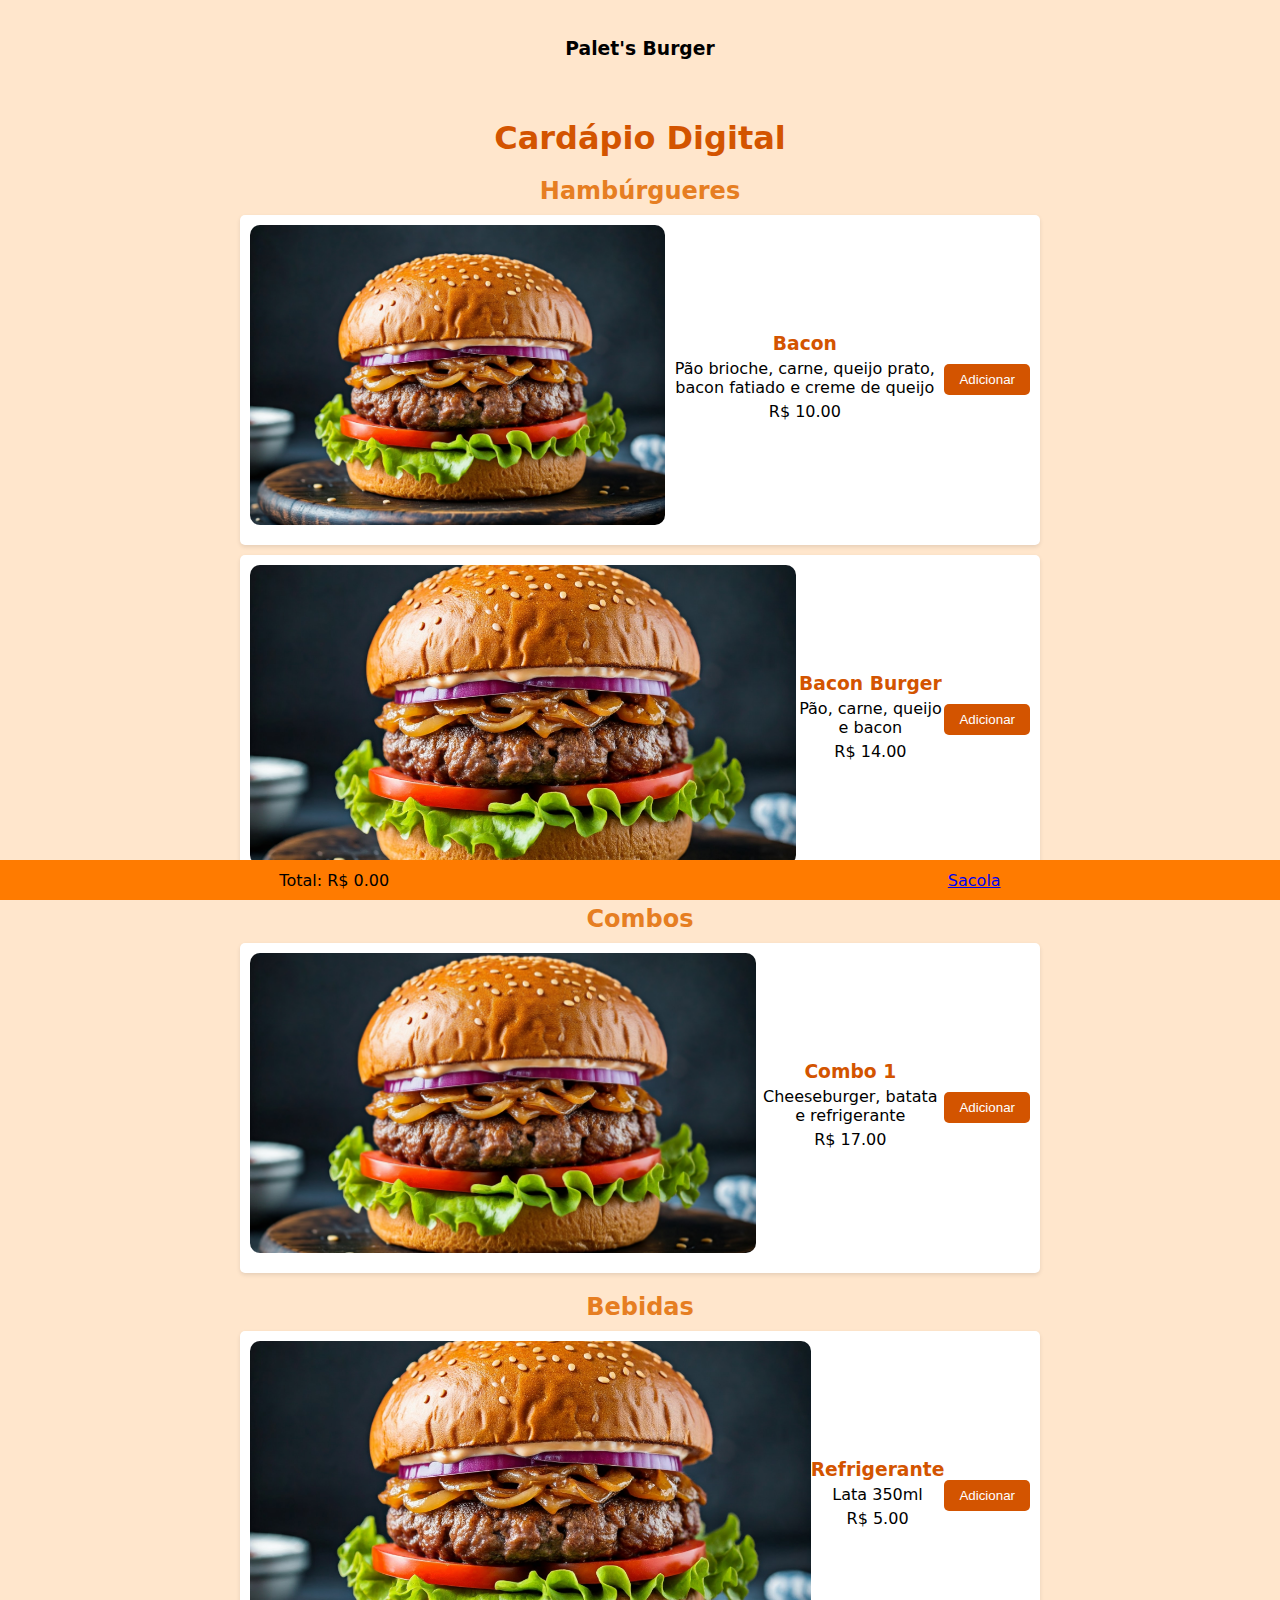
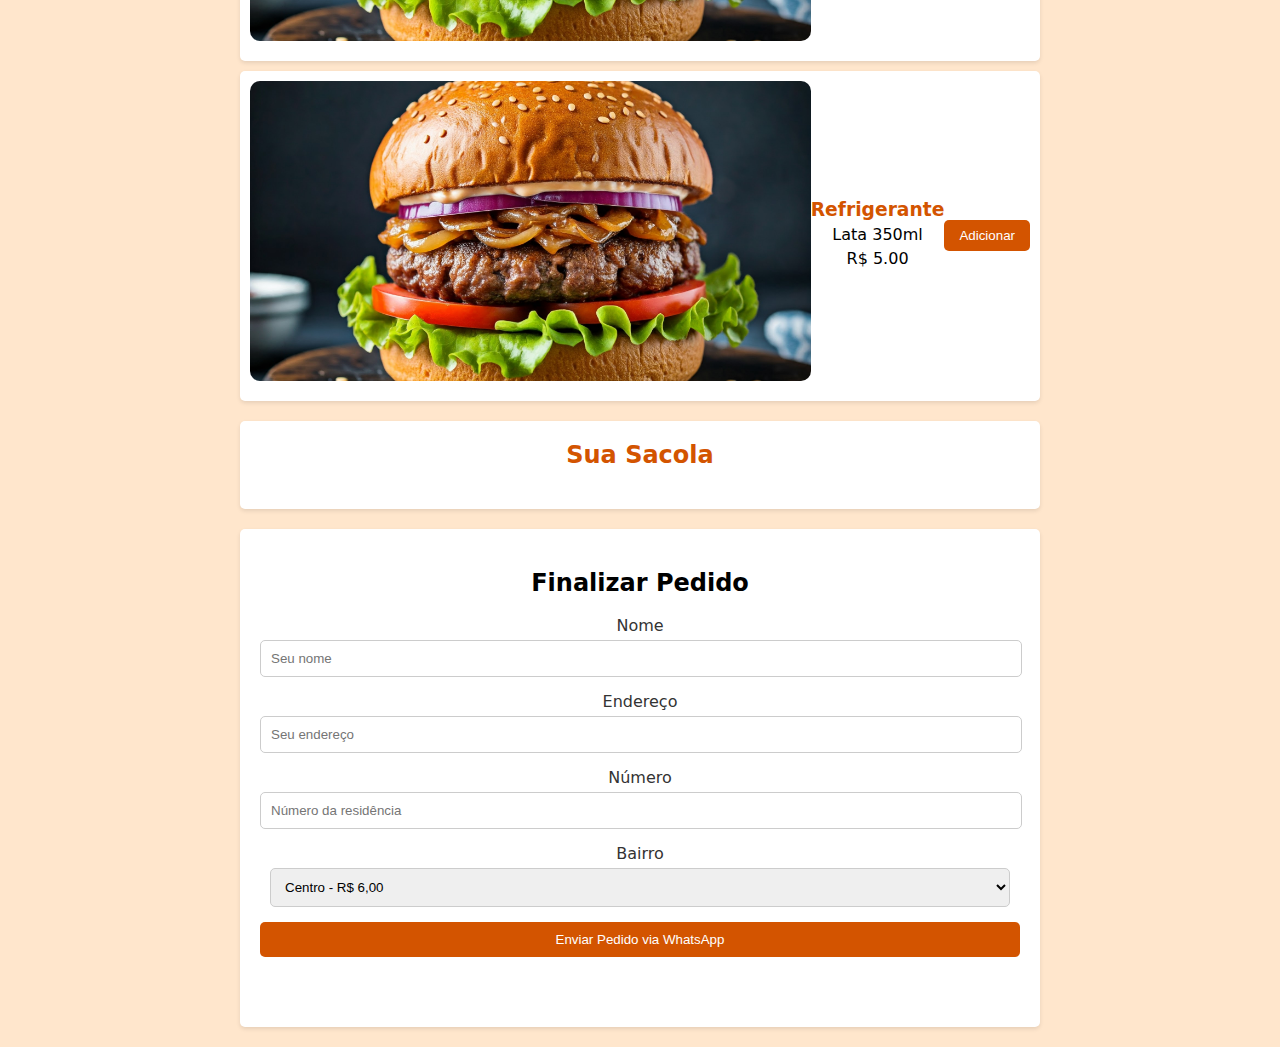
==== index.html @ f0d6dacd "Add files via upload" ====
<!DOCTYPE html>
<html lang="pt-br">
<head>
    <meta charset="UTF-8">
    <meta name="viewport" content="width=device-width, initial-scale=1.0">
    <title>Cardápio Digital</title>
    <style>
        body {
            font-family: system-ui, -apple-system, BlinkMacSystemFont, 'Segoe UI', Roboto, Oxygen, Ubuntu, Cantarell, 'Open Sans', 'Helvetica Neue', sans-serif;
            margin: 0;
            padding: 0;
            background-color: #ffe6cc;
            text-align: center; /* Centraliza o texto da página */
        }
        .container {
            max-width: 800px;
            margin: auto;
            padding: 20px;
        }
        h1 {
            color: #d35400;
            margin-bottom: 20px;
        }
        .section h2 {
            color: #e67e22;
            margin-bottom: 10px;
        }
        .product {
            display: flex;
            justify-content: center;
            align-items: center;
            background: #fff;
            margin-bottom: 10px;
            padding: 10px;
            border-radius: 5px;
            box-shadow: 0 2px 4px rgba(0, 0, 0, 0.1);
        }
        .product img {
            margin-bottom: 10px;
            border-radius: 10px;
            width: 100%;
            height: 300px;
            object-fit: cover;
            margin-right: 20px;
            display: block;
            margin-left: auto;
            margin-right: auto; /* Centraliza as imagens */
        }
        .product-details h3 {
            margin: 0;
            color: #d35400;
        }
        .product-details p {
            margin: 5px 0;
        }
        .product-actions button {
            background-color: #d35400;
            color: #fff;
            border: none;
            padding: 8px 15px;
            border-radius: 5px;
            cursor: pointer;
        }
        .product-actions button:hover {
            background-color: #e67e22;
        }
        .bag {
            background: #fff;
            padding: 20px;
            border-radius: 5px;
            box-shadow: 0 2px 4px rgba(0, 0, 0, 0.1);
            margin-top: 20px;
        }
        .bag h2 {
            margin-top: 0;
            color: #d35400;
        }
        .bag ul {
            list-style-type: none;
            padding: 0;
        }
        .bag ul li {
            margin-bottom: 10px;
        }
        .bag ul li button {
            margin-left: 10px;
        }
        form {
            background: #fff;
            padding: 20px;
            border-radius: 5px;
            box-shadow: 0 2px 4px rgba(0, 0, 0, 0.1);
            margin-top: 20px;
        }
        form label {
            display: block;
            margin-bottom: 5px;
            color: #333;
        }
        form input, form select {
            width: calc(100% - 20px);
            padding: 10px;
            margin-bottom: 15px;
            border: 1px solid #ccc;
            border-radius: 5px;
        }
        form button {
            background-color: #d35400;
            color: white;
            border: none;
            padding: 10px;
            border-radius: 5px;
            cursor: pointer;
            width: 100%;
            margin-bottom: 50px;
        }
        form button:hover {
            background-color: #e67e22;
        }
        footer {
            position: fixed;
            background-color: rgb(255, 123, 0);
            left: 0;
            bottom: 0;
            width: 100%;
            height: 40px;
            display: flex;
            align-items: center;
            justify-content: space-around;
        }
        @media (max-width: 600px) {
            .product {
                flex-direction: column;
            }
            .product-actions {
                margin-top: 10px;
            }
        }
    </style>
</head>
<body>
    <header>
        <img src="" alt="">
        
        <h3>Palet's Burger</h3>
    </header>
    <div class="container">
        <h1>Cardápio Digital</h1>

        <div id="menu" class="menu"></div>

        <div class="bag">
            <h2 id="sacola">Sua Sacola</h2>
            <ul id="bag-items"></ul>
            
        </div>

        <form id="order-form">
            <h2>Finalizar Pedido</h2>
            <label for="customer-name">Nome</label>
            <input type="text" id="customer-name" placeholder="Seu nome" required>

            <label for="customer-address">Endereço</label>
            <input type="text" id="customer-address" placeholder="Seu endereço" required>

            <label for="customer-number">Número</label>
            <input type="text" id="customer-number" placeholder="Número da residência" required>

            <label for="customer-bairro">Bairro</label>
            <select id="customer-bairro" required onchange="updateBairroPrice()">
                <option value="Centro-6.00">Centro - R$ 6,00</option>
                <option value="Vila louro-6.00">Vila Louro - R$ 6,00</option>
                <option value="Jd boa vista-6.00">Jd Boa Vista - R$ 6,00</option>
                <option value="Jd São Paulo-6.00">Jd São Paulo - R$ 6,00</option>
                <option value="Jd Madalena-6.00">Jd Madalena - R$ 6,00</option>
                <option value="Jd Brasil-6.00">Jd Brasil - R$ 6,00</option>
                <option value="Florida 1-8.00">Florida 1 - R$ 8,00</option>
                <option value="Florida 2-9.00">Florida 2 - R$ 9,00</option>
                <option value="Filipinho-8.00">Filipinho - R$ 8,00</option>
                <option value="Vila Cristina-9.00">Vila Cristina - R$ 9,00</option>
                <option value="Valflor-10.00">Valflor - R$ 10,00</option>
                <option value="Portaria 1-10.00">Portaria 1 - R$ 10,00</option>
                <option value="Portaria 2-15.00">Portaria 2 - R$ 15,00</option>
                <option value="Chácara Nunes-10.00">Chácara Nunes - R$ 10,00</option>
                <option value="Jd São José-10.00">Jd São José - R$ 10,00</option>
                <option value="Holanda-15.00">Holanda - R$ 15,00</option>
                <option value="Paulistinha-18.00">Paulistinha - R$ 18,00</option>
                <option value="Califórnia-25.00">Califórnia - R$ 25,00</option>
                <option value="Pq imperial-25.00">Pq Imperial - R$ 25,00</option>
                <option value="Santa Izabel-15.00">Santa Izabel - R$ 15,00</option>
                <option value="Granjinha-14.00">Granjinha - R$ 14,00</option>
                <option value="Bonanza-12.00">Bonanza - R$ 12,00</option>
                <option value="Cipó-15.00">Cipó - R$ 15,00</option>
                <option value="Cipó campestre-18.00">Cipó Campestre - R$ 18,00</option>
                <option value="Vila Dirce-15.00">Vila Dirce - R$ 15,00</option>
                <option value="Santa fé-15.00">Santa Fé - R$ 15,00</option>
                <option value="Congonhal-25.00">Congonhal - R$ 25,00</option>
                <option value="Sapateiro-20.00">Sapateiro - R$ 20,00</option>
                <option value="Lagoa grande-18.00">Lagoa Grande - R$ 18,00</option>
                <option value="Recanto lagoa-12.00">Recanto Lagoa - R$ 12,00</option>
                <option value="Recanto das vertentes-18.00">Recanto das Vertentes - R$ 18,00</option>
                <option value="Vale florido-20.00">Vale Florido - R$ 20,00</option>
                <option value="Santa Rita-35.00">Santa Rita - R$ 35,00</option>
                <option value="Penteado-35.00">Penteado - R$ 35,00</option>
            </select>
            

            <button type="button" onclick="sendOrder()">Enviar Pedido via WhatsApp</button>
        </form>
    </div>
    <footer>
        <p>Total: R$ <span id="total-price">0.00</span></p>
        <a href="#sacola">Sacola</a>

    </footer>

    <script>
        const menuData = {
            "Hambúrgueres": [
                { name: "Bacon", description: "Pão brioche, carne, queijo prato, bacon fatiado e creme de queijo", discount: 2, price: 12, image: "Molho de Soja com Gergelim (Simples e Saboroso)-burger.jpg" },
                { name: "Bacon Burger", description: "Pão, carne, queijo e bacon", discount: 1, price: 15, image: "Molho de Soja com Gergelim (Simples e Saboroso)-burger.jpg" }
            ],
            "Combos": [
                { name: "Combo 1", description: "Cheeseburger, batata e refrigerante", discount: 3, price: 20, image: "Molho de Soja com Gergelim (Simples e Saboroso)-burger.jpg" }
            ],
            "Bebidas": [
                { name: "Refrigerante", description: "Lata 350ml", discount: 0, price: 5, image: "Molho de Soja com Gergelim (Simples e Saboroso)-burger.jpg" },
                { name: "Refrigerante", description: "Lata 350ml", discount: 0, price: 5, image: "Molho de Soja com Gergelim (Simples e Saboroso)-burger.jpg" }
                
            ]
        };

        const menuDiv = document.getElementById('menu');
        const bag = JSON.parse(localStorage.getItem('bag')) || [];
        let totalPrice = 0;

        // Exibir menu de produtos
        for (const [section, products] of Object.entries(menuData)) {
            const sectionDiv = document.createElement('div');
            sectionDiv.classList.add('section');
            sectionDiv.innerHTML = `<h2>${section}</h2>`;

            products.forEach(product => {
                const productDiv = document.createElement('div');
                productDiv.classList.add('product');

                const finalPrice = product.price - product.discount;

                productDiv.innerHTML = `
                    <img src="${product.image}" alt="${product.name}">
                    <div class="product-details">
                        <h3>${product.name}</h3>
                        <p>${product.description}</p>
                        <p>R$ ${finalPrice.toFixed(2)}</p>
                    </div>
                    <div class="product-actions">
                        <button onclick="addToBag('${product.name}', ${finalPrice})">Adicionar</button>
                    </div>
                `;

                sectionDiv.appendChild(productDiv);
            });

            menuDiv.appendChild(sectionDiv);
        }

        // Função para adicionar item à sacola
        function addToBag(name, price) {
            bag.push({ name, price, date: new Date().toLocaleString() });
            localStorage.setItem('bag', JSON.stringify(bag));
            updateBag();
        }

        // Função para remover item da sacola
        function removeFromBag(index) {
            bag.splice(index, 1); // Remove da sacola
            localStorage.setItem('bag', JSON.stringify(bag));
            updateBag();
        }

        // Atualizar a sacola
        function updateBag() {
            const bagItems = document.getElementById('bag-items');
            const totalPriceElem = document.getElementById('total-price');
            bagItems.innerHTML = '';
            totalPrice = 0;

            bag.forEach((item, index) => {
                totalPrice += item.price;

                const li = document.createElement('li');
                li.innerHTML = `
                    ${item.name} - R$ ${item.price.toFixed(2)}
                    <button onclick="removeFromBag(${index})">Remover</button>
                `;
                bagItems.appendChild(li);
            });

            totalPriceElem.textContent = totalPrice.toFixed(2);
        }

        // Função para enviar o pedido via WhatsApp
        function sendOrder() {
            const customerName = document.getElementById('customer-name').value;
            const customerAddress = document.getElementById('customer-address').value;
            const customerNumber = document.getElementById('customer-number').value;
            const customerBairro = document.getElementById('customer-bairro').value;
            function updateBairroPrice() {
    const bairroSelect = document.getElementById('customer-bairro');
    const selectedBairro = bairroSelect.value;
    const price = parseFloat(selectedBairro.split('-')[1]);

    // Atualizar o preço total considerando o valor do bairro
    totalPrice += price;
    document.getElementById('total-price').textContent = totalPrice.toFixed(2);
}


            const orderDetails = `
                *Nome do cliente:* ${customerName}
                *Endereço:* ${customerAddress}, ${customerNumber}
                *Bairro:* ${customerBairro}
                *Itens adicionados:* ${bag.map(item => `${item.name} - *R$* ${item.price.toFixed(2)} - descrição ${item.description}`).join(', ')}
                *Total: R$* ${totalPrice.toFixed(2)}  *+* *Bairro:* ${customerBairro}
            `;

            const whatsappLink = `https://wa.me/5511968559541?text=${encodeURIComponent(orderDetails)}`;
            window.open(whatsappLink, '_blank');
        }

        updateBag(); // Atualizar a sacola ao carregar a página
    </script>
</body>
</html>
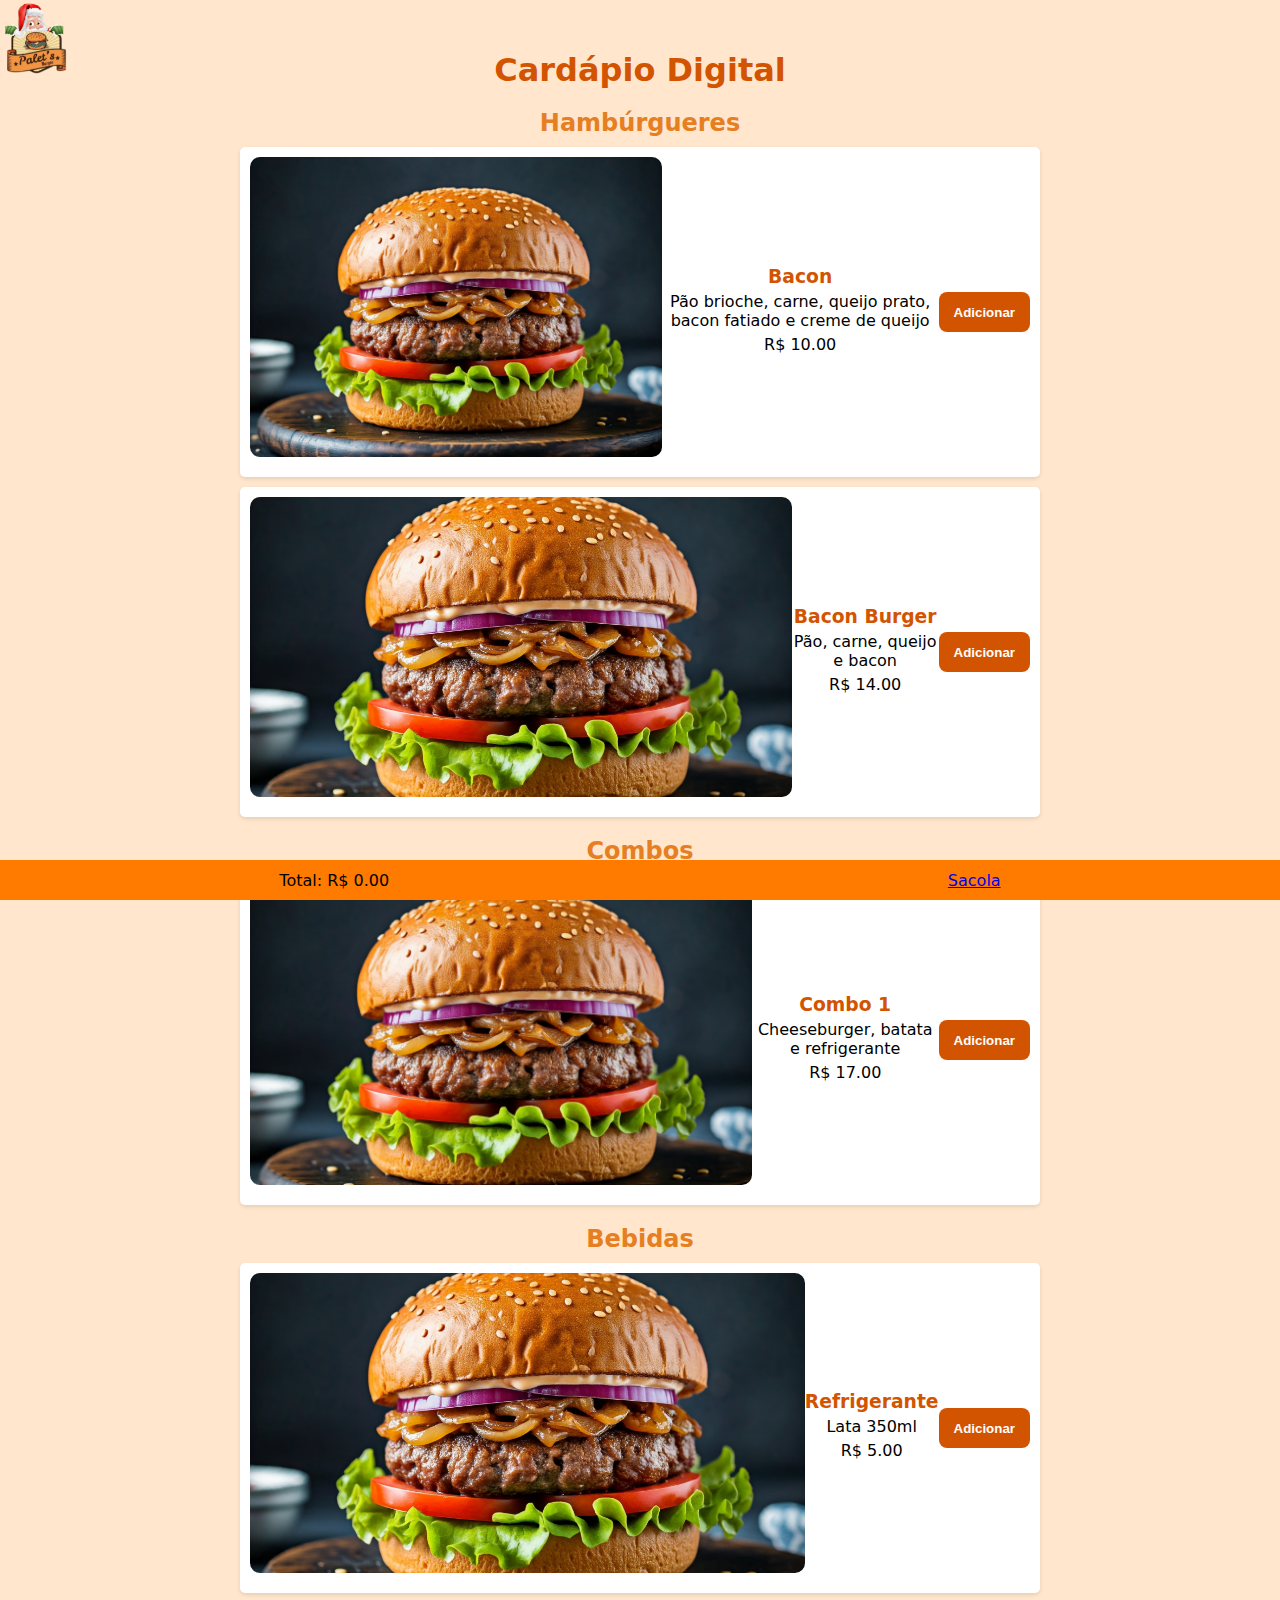
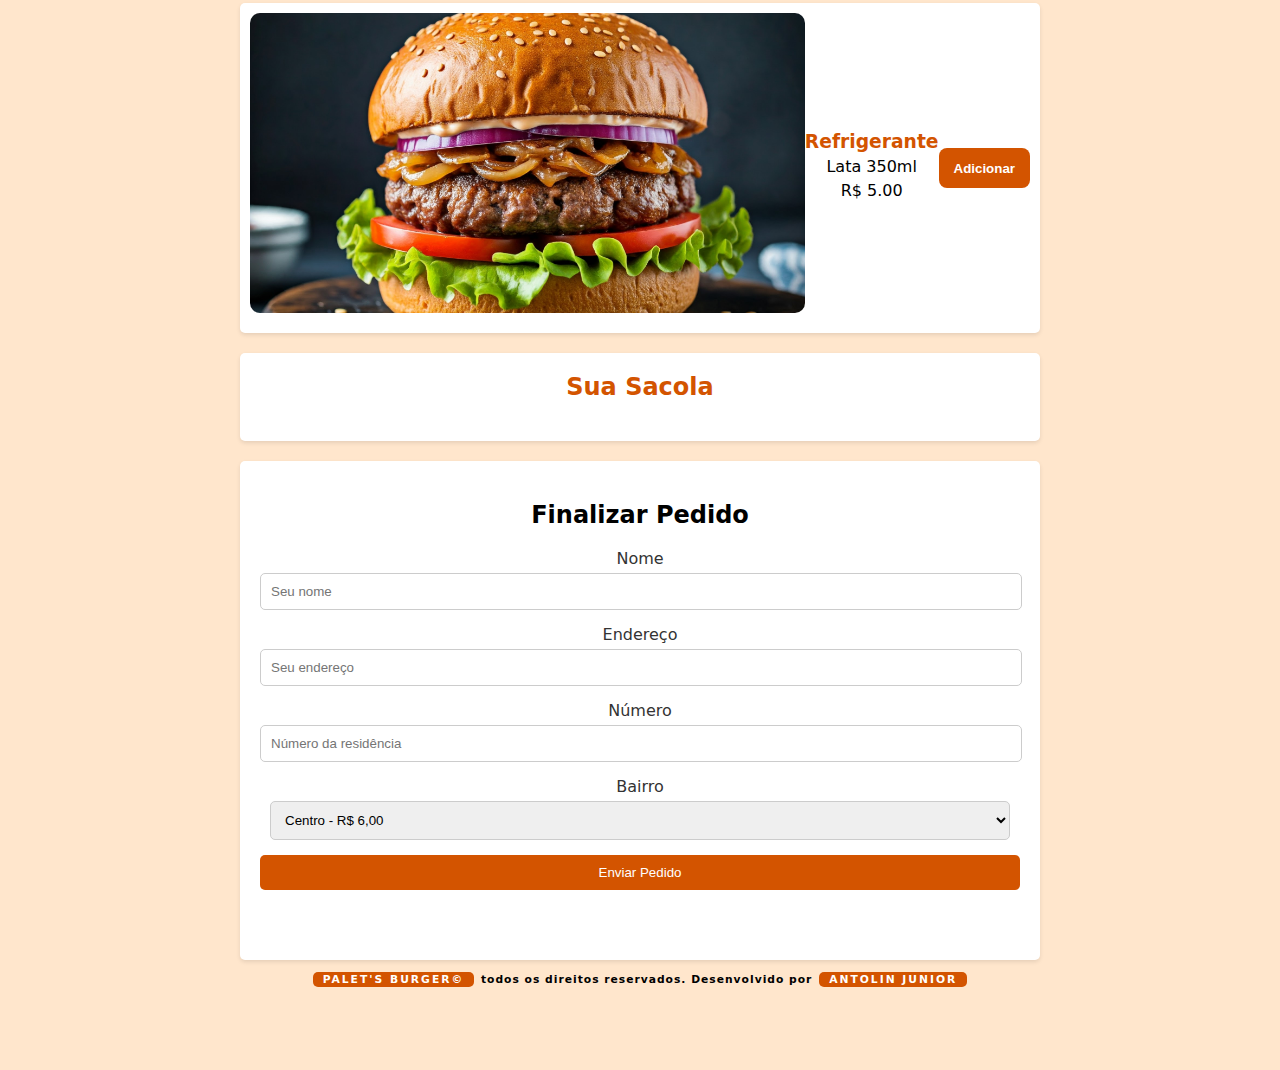
==== commit 7b9d158a: "Add files via upload" ====
--- a/index.html
+++ b/index.html
@@ -12,6 +12,17 @@
             background-color: #ffe6cc;
             text-align: center; /* Centraliza o texto da página */
         }
+        header {
+        padding-top: 10px;
+            
+        }
+        header img {
+            width: 72px;
+            position: fixed;
+            left: 0px;
+            top: 3px;
+        }
+    
         .container {
             max-width: 800px;
             margin: auto;
@@ -60,6 +71,9 @@
             padding: 8px 15px;
             border-radius: 5px;
             cursor: pointer;
+            height: 40px;
+            border-radius: 8px;
+            font-weight: 900;
         }
         .product-actions button:hover {
             background-color: #e67e22;
@@ -78,6 +92,7 @@
         .bag ul {
             list-style-type: none;
             padding: 0;
+            text-align: end;
         }
         .bag ul li {
             margin-bottom: 10px;
@@ -128,6 +143,31 @@
             align-items: center;
             justify-content: space-around;
         }
+        .button-remover {
+            background-color: red;
+            color: white;
+            border: none;
+            height: 40px;
+            border-radius: 8px;
+            font-weight: 900;
+            
+        }
+        .container h6 {
+            margin: 0;
+            padding-bottom: 60px;
+            padding-top: 10px;
+            letter-spacing: 1px;
+        }
+        mark {
+            padding: 1px 10px;
+            border-radius: 5px;
+            color: white;
+            background-color: #d35400;
+            margin: 2px;
+            letter-spacing: 2px;
+            text-transform: uppercase;
+            line-height: 20px;
+        }
         @media (max-width: 600px) {
             .product {
                 flex-direction: column;
@@ -140,9 +180,7 @@
 </head>
 <body>
     <header>
-        <img src="" alt="">
-        
-        <h3>Palet's Burger</h3>
+        <img src="baixados.png" alt="">
     </header>
     <div class="container">
         <h1>Cardápio Digital</h1>
@@ -205,8 +243,9 @@
             </select>
             
 
-            <button type="button" onclick="sendOrder()">Enviar Pedido via WhatsApp</button>
+            <button type="button" onclick="sendOrder()">Enviar Pedido</button>
         </form>
+        <h6><mark>Palet's Burger&copy;</mark> todos os direitos reservados. Desenvolvido por <mark>Antolin Junior</mark></h6>
     </div>
     <footer>
         <p>Total: R$ <span id="total-price">0.00</span></p>
@@ -291,7 +330,7 @@
                 const li = document.createElement('li');
                 li.innerHTML = `
                     ${item.name} - R$ ${item.price.toFixed(2)}
-                    <button onclick="removeFromBag(${index})">Remover</button>
+                    <button class="button-remover" onclick="removeFromBag(${index})">Remover</button>
                 `;
                 bagItems.appendChild(li);
             });
@@ -324,7 +363,7 @@
                 *Total: R$* ${totalPrice.toFixed(2)}  *+* *Bairro:* ${customerBairro}
             `;
 
-            const whatsappLink = `https://wa.me/5511968559541?text=${encodeURIComponent(orderDetails)}`;
+            const whatsappLink = `https://wa.me/5511968559541?text=${encodeURIComponent(orderDetails)},`;
             window.open(whatsappLink, '_blank');
         }
 
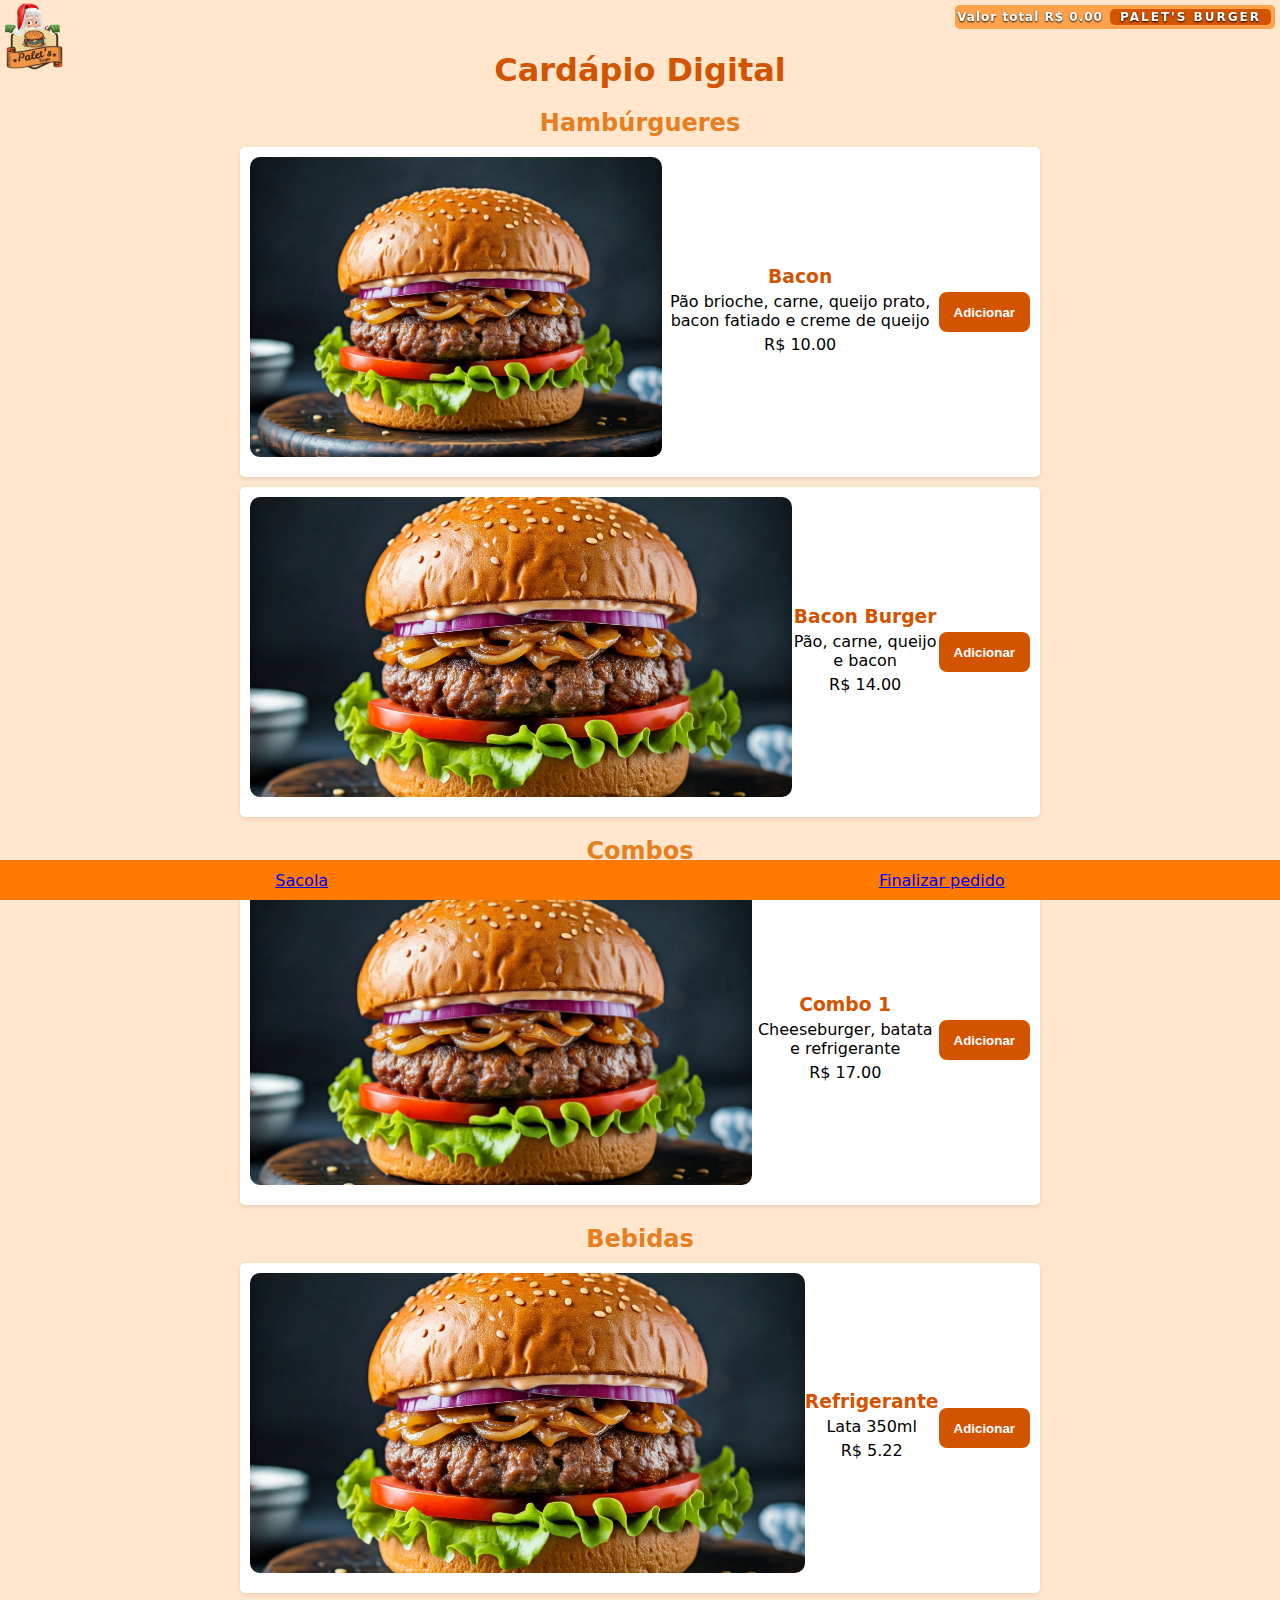
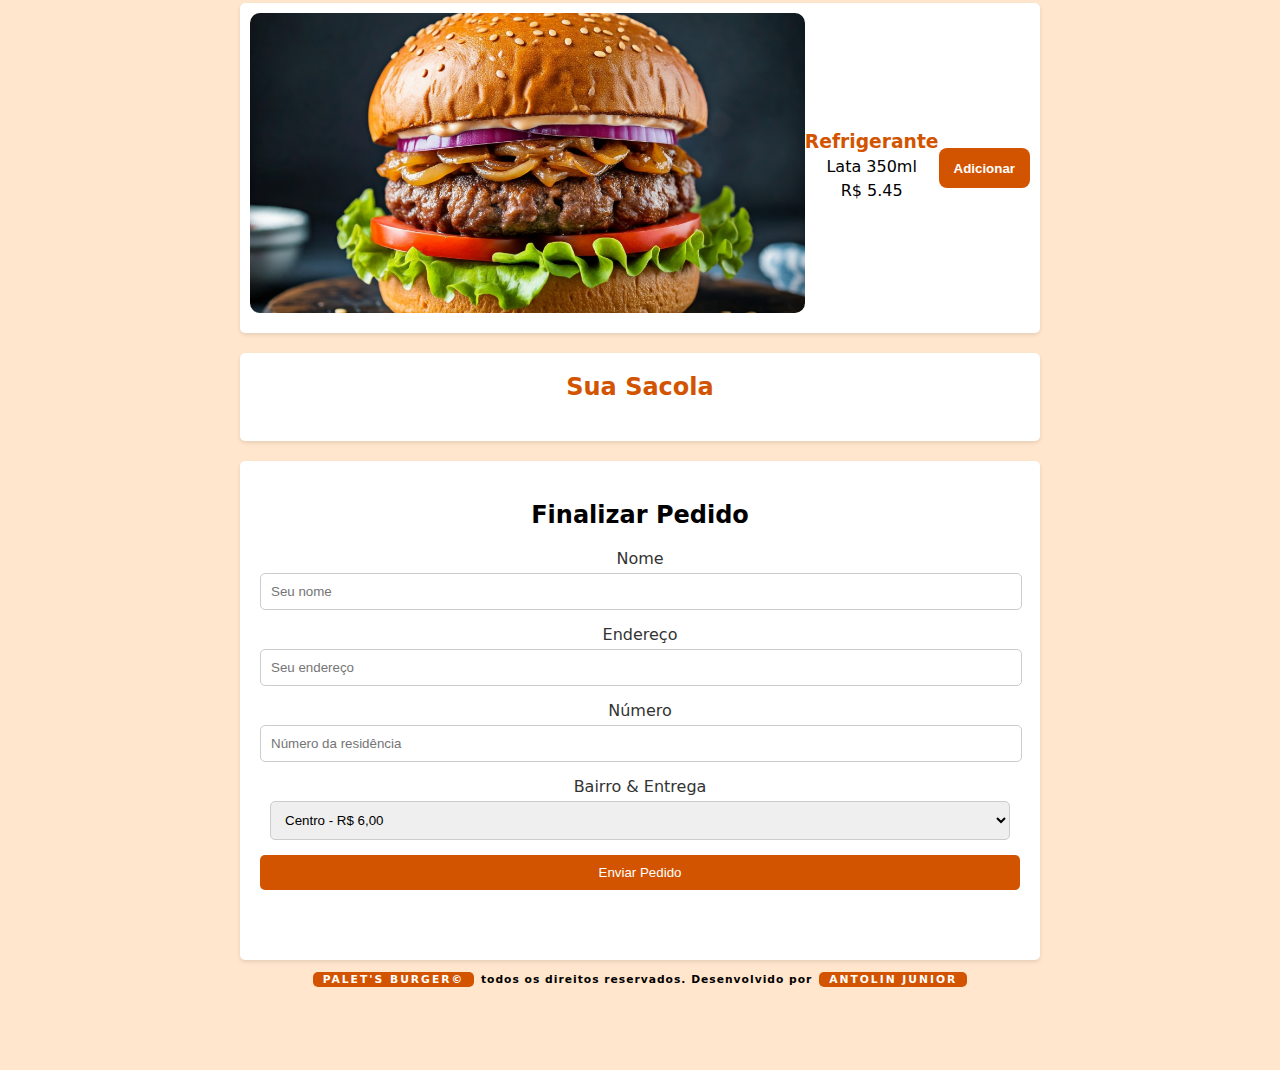
==== commit 26dbad2b: "Add files via upload" ====
--- a/index.html
+++ b/index.html
@@ -17,10 +17,23 @@
             
         }
         header img {
-            width: 72px;
+            width: 68px;
             position: fixed;
             left: 0px;
             top: 3px;
+        }
+        #price-fixed {
+            font-size: 12px;
+            position: fixed;
+            right: 5px;
+            top: -7px;
+            font-weight: bold;
+            letter-spacing: 1px;
+            background-color: #fe77009e;
+            border-radius: 5px;
+            padding: 2px;
+            color: white;
+            text-shadow: 0px 1px 2px black;
         }
     
         .container {
@@ -76,7 +89,7 @@
             font-weight: 900;
         }
         .product-actions button:hover {
-            background-color: #e67e22;
+            background-color: #fe7700;
         }
         .bag {
             background: #fff;
@@ -176,11 +189,13 @@
                 margin-top: 10px;
             }
         }
+  
     </style>
 </head>
 <body>
     <header>
         <img src="baixados.png" alt="">
+        <p id="price-fixed">Valor total R$ <span id="total-price">0.00</span> <mark>Palet's Burger</mark></p>
     </header>
     <div class="container">
         <h1>Cardápio Digital</h1>
@@ -204,7 +219,7 @@
             <label for="customer-number">Número</label>
             <input type="text" id="customer-number" placeholder="Número da residência" required>
 
-            <label for="customer-bairro">Bairro</label>
+            <label for="customer-bairro">Bairro & Entrega</label>
             <select id="customer-bairro" required onchange="updateBairroPrice()">
                 <option value="Centro-6.00">Centro - R$ 6,00</option>
                 <option value="Vila louro-6.00">Vila Louro - R$ 6,00</option>
@@ -238,7 +253,7 @@
                 <option value="Recanto lagoa-12.00">Recanto Lagoa - R$ 12,00</option>
                 <option value="Recanto das vertentes-18.00">Recanto das Vertentes - R$ 18,00</option>
                 <option value="Vale florido-20.00">Vale Florido - R$ 20,00</option>
-                <option value="Santa Rita-35.00">Santa Rita - R$ 35,00</option>
+                <option value="Santa Rita-40.00">Santa Rita - R$ 40,00</option>
                 <option value="Penteado-35.00">Penteado - R$ 35,00</option>
             </select>
             
@@ -248,9 +263,8 @@
         <h6><mark>Palet's Burger&copy;</mark> todos os direitos reservados. Desenvolvido por <mark>Antolin Junior</mark></h6>
     </div>
     <footer>
-        <p>Total: R$ <span id="total-price">0.00</span></p>
         <a href="#sacola">Sacola</a>
-
+        <a href="#order-form">Finalizar pedido</a>
     </footer>
 
     <script>
@@ -263,8 +277,8 @@
                 { name: "Combo 1", description: "Cheeseburger, batata e refrigerante", discount: 3, price: 20, image: "Molho de Soja com Gergelim (Simples e Saboroso)-burger.jpg" }
             ],
             "Bebidas": [
-                { name: "Refrigerante", description: "Lata 350ml", discount: 0, price: 5, image: "Molho de Soja com Gergelim (Simples e Saboroso)-burger.jpg" },
-                { name: "Refrigerante", description: "Lata 350ml", discount: 0, price: 5, image: "Molho de Soja com Gergelim (Simples e Saboroso)-burger.jpg" }
+                { name: "Refrigerante", description: "Lata 350ml", discount: 0, price: 5.22, image: "Molho de Soja com Gergelim (Simples e Saboroso)-burger.jpg" },
+                { name: "Refrigerante", description: "Lata 350ml", discount: 0, price: 5.45, image: "Molho de Soja com Gergelim (Simples e Saboroso)-burger.jpg" }
                 
             ]
         };
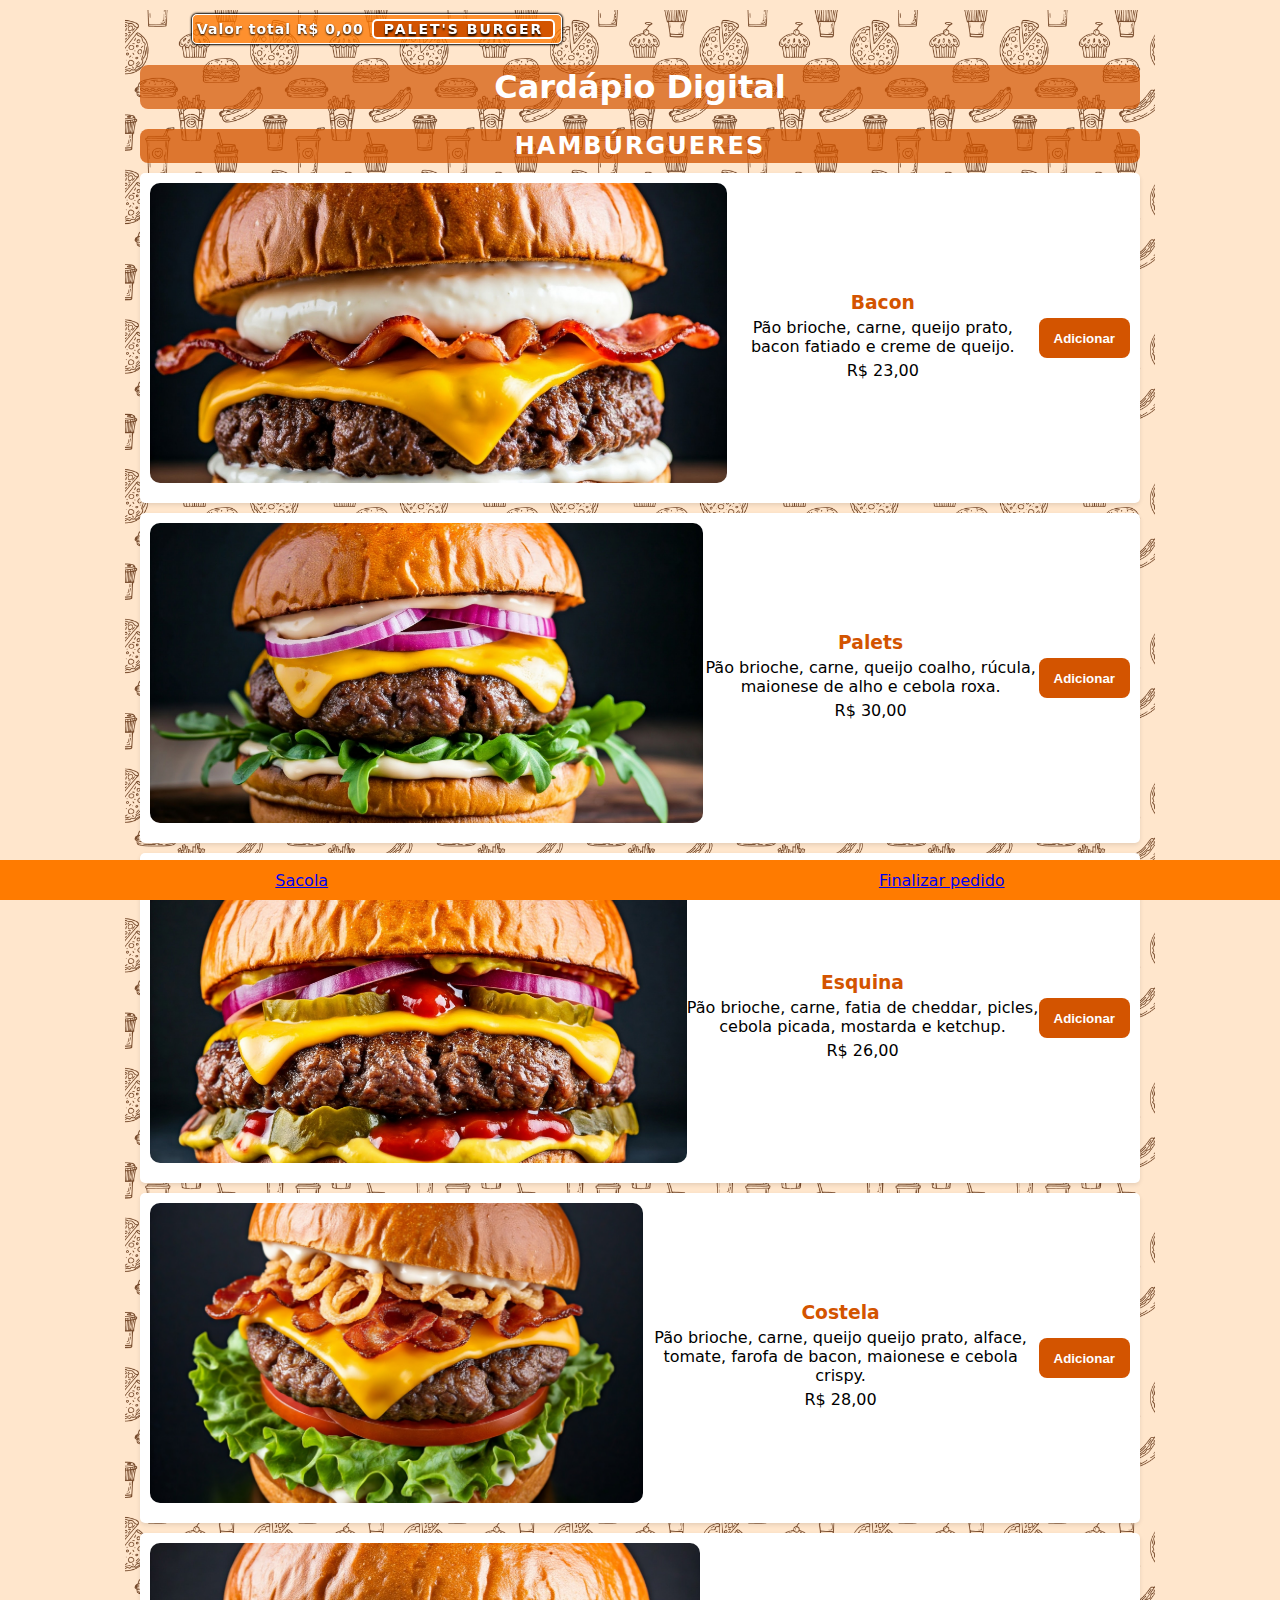
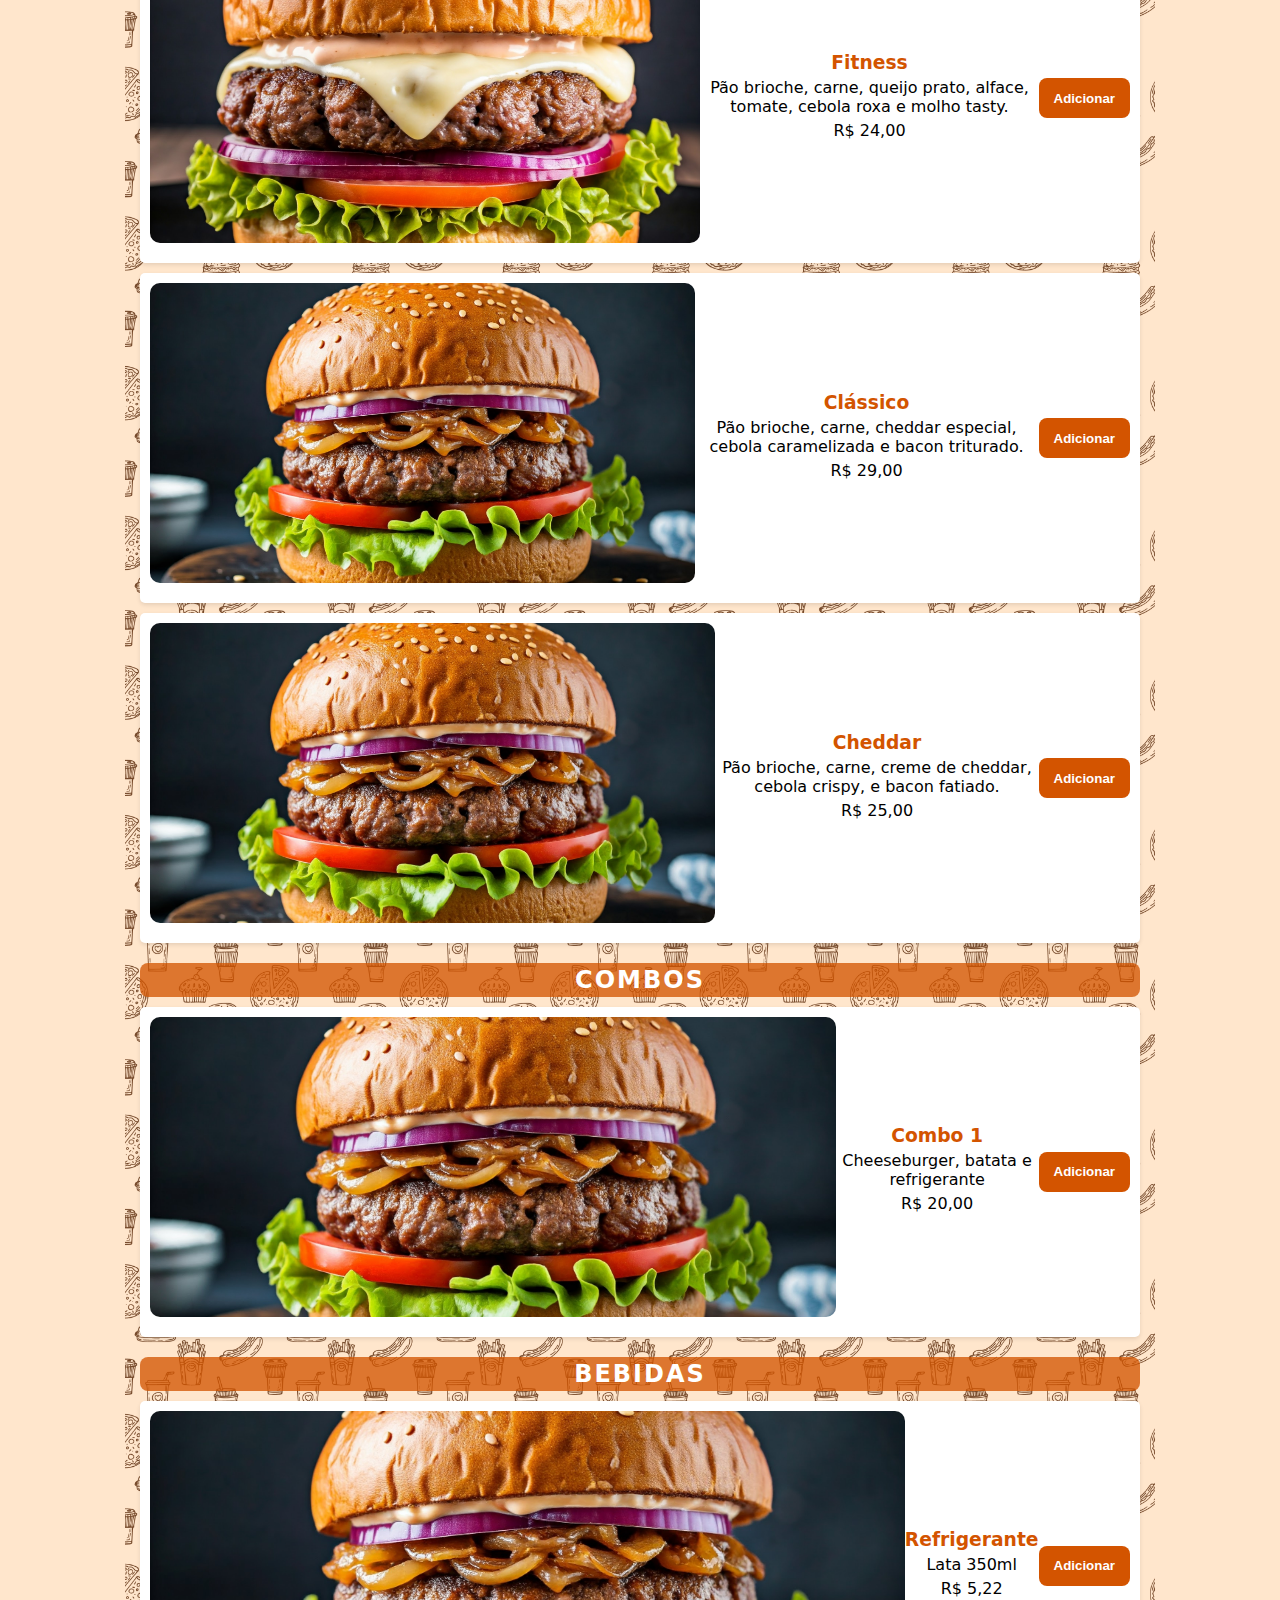
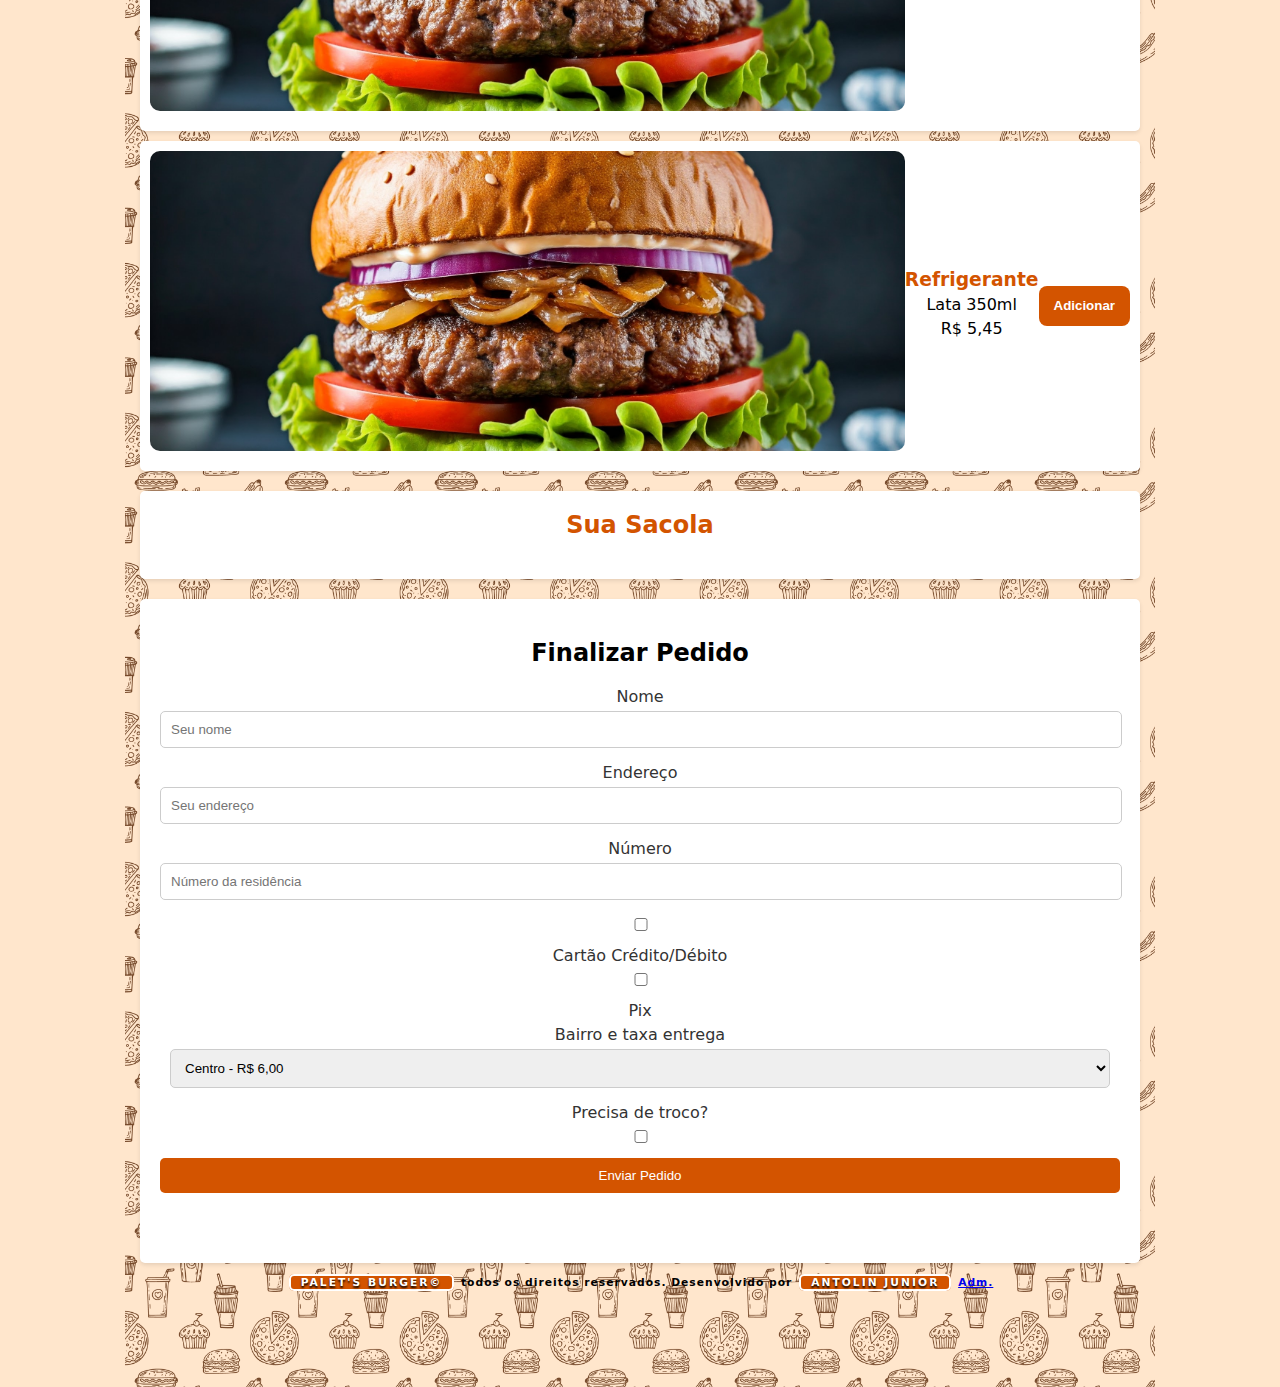
==== commit 5e7a0cef: "Add files via upload" ====
--- a/index.html
+++ b/index.html
@@ -1,201 +1,16 @@
 <!DOCTYPE html>
 <html lang="pt-br">
+
 <head>
     <meta charset="UTF-8">
     <meta name="viewport" content="width=device-width, initial-scale=1.0">
+    <link rel="stylesheet" href="style.css">
     <title>Cardápio Digital</title>
-    <style>
-        body {
-            font-family: system-ui, -apple-system, BlinkMacSystemFont, 'Segoe UI', Roboto, Oxygen, Ubuntu, Cantarell, 'Open Sans', 'Helvetica Neue', sans-serif;
-            margin: 0;
-            padding: 0;
-            background-color: #ffe6cc;
-            text-align: center; /* Centraliza o texto da página */
-        }
-        header {
-        padding-top: 10px;
-            
-        }
-        header img {
-            width: 68px;
-            position: fixed;
-            left: 0px;
-            top: 3px;
-        }
-        #price-fixed {
-            font-size: 12px;
-            position: fixed;
-            right: 5px;
-            top: -7px;
-            font-weight: bold;
-            letter-spacing: 1px;
-            background-color: #fe77009e;
-            border-radius: 5px;
-            padding: 2px;
-            color: white;
-            text-shadow: 0px 1px 2px black;
-        }
-    
-        .container {
-            max-width: 800px;
-            margin: auto;
-            padding: 20px;
-        }
-        h1 {
-            color: #d35400;
-            margin-bottom: 20px;
-        }
-        .section h2 {
-            color: #e67e22;
-            margin-bottom: 10px;
-        }
-        .product {
-            display: flex;
-            justify-content: center;
-            align-items: center;
-            background: #fff;
-            margin-bottom: 10px;
-            padding: 10px;
-            border-radius: 5px;
-            box-shadow: 0 2px 4px rgba(0, 0, 0, 0.1);
-        }
-        .product img {
-            margin-bottom: 10px;
-            border-radius: 10px;
-            width: 100%;
-            height: 300px;
-            object-fit: cover;
-            margin-right: 20px;
-            display: block;
-            margin-left: auto;
-            margin-right: auto; /* Centraliza as imagens */
-        }
-        .product-details h3 {
-            margin: 0;
-            color: #d35400;
-        }
-        .product-details p {
-            margin: 5px 0;
-        }
-        .product-actions button {
-            background-color: #d35400;
-            color: #fff;
-            border: none;
-            padding: 8px 15px;
-            border-radius: 5px;
-            cursor: pointer;
-            height: 40px;
-            border-radius: 8px;
-            font-weight: 900;
-        }
-        .product-actions button:hover {
-            background-color: #fe7700;
-        }
-        .bag {
-            background: #fff;
-            padding: 20px;
-            border-radius: 5px;
-            box-shadow: 0 2px 4px rgba(0, 0, 0, 0.1);
-            margin-top: 20px;
-        }
-        .bag h2 {
-            margin-top: 0;
-            color: #d35400;
-        }
-        .bag ul {
-            list-style-type: none;
-            padding: 0;
-            text-align: end;
-        }
-        .bag ul li {
-            margin-bottom: 10px;
-        }
-        .bag ul li button {
-            margin-left: 10px;
-        }
-        form {
-            background: #fff;
-            padding: 20px;
-            border-radius: 5px;
-            box-shadow: 0 2px 4px rgba(0, 0, 0, 0.1);
-            margin-top: 20px;
-        }
-        form label {
-            display: block;
-            margin-bottom: 5px;
-            color: #333;
-        }
-        form input, form select {
-            width: calc(100% - 20px);
-            padding: 10px;
-            margin-bottom: 15px;
-            border: 1px solid #ccc;
-            border-radius: 5px;
-        }
-        form button {
-            background-color: #d35400;
-            color: white;
-            border: none;
-            padding: 10px;
-            border-radius: 5px;
-            cursor: pointer;
-            width: 100%;
-            margin-bottom: 50px;
-        }
-        form button:hover {
-            background-color: #e67e22;
-        }
-        footer {
-            position: fixed;
-            background-color: rgb(255, 123, 0);
-            left: 0;
-            bottom: 0;
-            width: 100%;
-            height: 40px;
-            display: flex;
-            align-items: center;
-            justify-content: space-around;
-        }
-        .button-remover {
-            background-color: red;
-            color: white;
-            border: none;
-            height: 40px;
-            border-radius: 8px;
-            font-weight: 900;
-            
-        }
-        .container h6 {
-            margin: 0;
-            padding-bottom: 60px;
-            padding-top: 10px;
-            letter-spacing: 1px;
-        }
-        mark {
-            padding: 1px 10px;
-            border-radius: 5px;
-            color: white;
-            background-color: #d35400;
-            margin: 2px;
-            letter-spacing: 2px;
-            text-transform: uppercase;
-            line-height: 20px;
-        }
-        @media (max-width: 600px) {
-            .product {
-                flex-direction: column;
-            }
-            .product-actions {
-                margin-top: 10px;
-            }
-        }
-  
-    </style>
 </head>
+
 <body>
     <header>
-        <img src="baixados.png" alt="">
-        <p id="price-fixed">Valor total R$ <span id="total-price">0.00</span> <mark>Palet's Burger</mark></p>
+        <p id="price-fixed">Valor total R$ <span id="total-price">0,00</span> <mark>Palet's Burger</mark></p>
     </header>
     <div class="container">
         <h1>Cardápio Digital</h1>
@@ -205,10 +20,9 @@
         <div class="bag">
             <h2 id="sacola">Sua Sacola</h2>
             <ul id="bag-items"></ul>
-            
         </div>
 
-        <form id="order-form">
+        <form id="order-form" onsubmit="return validateForm()">
             <h2>Finalizar Pedido</h2>
             <label for="customer-name">Nome</label>
             <input type="text" id="customer-name" placeholder="Seu nome" required>
@@ -219,48 +33,64 @@
             <label for="customer-number">Número</label>
             <input type="text" id="customer-number" placeholder="Número da residência" required>
 
-            <label for="customer-bairro">Bairro & Entrega</label>
+            <div>
+                <label>
+                    <input type="checkbox" name="payment-option" value="Cartão Crédito/Débito">
+                    Cartão Crédito/Débito
+                </label>
+                <label>
+                    <input type="checkbox" name="payment-option" value="debito">
+                    Pix
+                </label>
+            </div>
+
+            <label for="customer-bairro">Bairro e taxa entrega</label>
             <select id="customer-bairro" required onchange="updateBairroPrice()">
-                <option value="Centro-6.00">Centro - R$ 6,00</option>
-                <option value="Vila louro-6.00">Vila Louro - R$ 6,00</option>
-                <option value="Jd boa vista-6.00">Jd Boa Vista - R$ 6,00</option>
-                <option value="Jd São Paulo-6.00">Jd São Paulo - R$ 6,00</option>
-                <option value="Jd Madalena-6.00">Jd Madalena - R$ 6,00</option>
-                <option value="Jd Brasil-6.00">Jd Brasil - R$ 6,00</option>
-                <option value="Florida 1-8.00">Florida 1 - R$ 8,00</option>
-                <option value="Florida 2-9.00">Florida 2 - R$ 9,00</option>
-                <option value="Filipinho-8.00">Filipinho - R$ 8,00</option>
-                <option value="Vila Cristina-9.00">Vila Cristina - R$ 9,00</option>
-                <option value="Valflor-10.00">Valflor - R$ 10,00</option>
-                <option value="Portaria 1-10.00">Portaria 1 - R$ 10,00</option>
-                <option value="Portaria 2-15.00">Portaria 2 - R$ 15,00</option>
-                <option value="Chácara Nunes-10.00">Chácara Nunes - R$ 10,00</option>
-                <option value="Jd São José-10.00">Jd São José - R$ 10,00</option>
-                <option value="Holanda-15.00">Holanda - R$ 15,00</option>
-                <option value="Paulistinha-18.00">Paulistinha - R$ 18,00</option>
-                <option value="Califórnia-25.00">Califórnia - R$ 25,00</option>
-                <option value="Pq imperial-25.00">Pq Imperial - R$ 25,00</option>
-                <option value="Santa Izabel-15.00">Santa Izabel - R$ 15,00</option>
-                <option value="Granjinha-14.00">Granjinha - R$ 14,00</option>
-                <option value="Bonanza-12.00">Bonanza - R$ 12,00</option>
-                <option value="Cipó-15.00">Cipó - R$ 15,00</option>
-                <option value="Cipó campestre-18.00">Cipó Campestre - R$ 18,00</option>
-                <option value="Vila Dirce-15.00">Vila Dirce - R$ 15,00</option>
-                <option value="Santa fé-15.00">Santa Fé - R$ 15,00</option>
-                <option value="Congonhal-25.00">Congonhal - R$ 25,00</option>
-                <option value="Sapateiro-20.00">Sapateiro - R$ 20,00</option>
-                <option value="Lagoa grande-18.00">Lagoa Grande - R$ 18,00</option>
-                <option value="Recanto lagoa-12.00">Recanto Lagoa - R$ 12,00</option>
-                <option value="Recanto das vertentes-18.00">Recanto das Vertentes - R$ 18,00</option>
-                <option value="Vale florido-20.00">Vale Florido - R$ 20,00</option>
-                <option value="Santa Rita-40.00">Santa Rita - R$ 40,00</option>
-                <option value="Penteado-35.00">Penteado - R$ 35,00</option>
+                <option value="Centro-6,00">Centro - R$ 6,00</option>
+                <option value="Vila louro-6,00">Vila Louro - R$ 6,00</option>
+                <option value="Jd boa vista-6,00">Jd Boa Vista - R$ 6,00</option>
+                <option value="Jd São Paulo-6,00">Jd São Paulo - R$ 6,00</option>
+                <option value="Jd Madalena-6,00">Jd Madalena - R$ 6,00</option>
+                <option value="Jd Brasil-6,00">Jd Brasil - R$ 6,00</option>
+                <option value="Florida 1-8,00">Florida 1 - R$ 8,00</option>
+                <option value="Florida 2-9,00">Florida 2 - R$ 9,00</option>
+                <option value="Filipinho-8,00">Filipinho - R$ 8,00</option>
+                <option value="Vila Cristina-9,00">Vila Cristina - R$ 9,00</option>
+                <option value="Valflor-10,00">Valflor - R$ 10,00</option>
+                <option value="Portaria 1-10,00">Portaria 1 - R$ 10,00</option>
+                <option value="Portaria 2-15,00">Portaria 2 - R$ 15,00</option>
+                <option value="Chácara Nunes-10,00">Chácara Nunes - R$ 10,00</option>
+                <option value="Jd São José-10,00">Jd São José - R$ 10,00</option>
+                <option value="Holanda-15,00">Holanda - R$ 15,00</option>
+                <option value="Paulistinha-18,00">Paulistinha - R$ 18,00</option>
+                <option value="Califórnia-25,00">Califórnia - R$ 25,00</option>
+                <option value="Pq imperial-25,00">Pq Imperial - R$ 25,00</option>
+                <option value="Santa Izabel-15,00">Santa Izabel - R$ 15,00</option>
+                <option value="Granjinha-14,00">Granjinha - R$ 14,00</option>
+                <option value="Bonanza-12,00">Bonanza - R$ 12,00</option>
+                <option value="Cipó-15,00">Cipó - R$ 15,00</option>
+                <option value="Cipó campestre-18,00">Cipó Campestre - R$ 18,00</option>
+                <option value="Vila Dirce-15,00">Vila Dirce - R$ 15,00</option>
+                <option value="Santa fé-15,00">Santa Fé - R$ 15,00</option>
+                <option value="Congonhal-25,00">Congonhal - R$ 25,00</option>
+                <option value="Sapateiro-20,00">Sapateiro - R$ 20,00</option>
+                <option value="Lagoa grande-18,00">Lagoa Grande - R$ 18,00</option>
+                <option value="Recanto lagoa-12,00">Recanto Lagoa - R$ 12,00</option>
+                <option value="Recanto das vertentes-18,00">Recanto das Vertentes - R$ 18,00</option>
+                <option value="Vale florido-20,00">Vale Florido - R$ 20,00</option>
+                <option value="Santa Rita-40,00">Santa Rita - R$ 40,00</option>
+                <option value="Penteado-35,00">Penteado - R$ 35,00</option>
             </select>
-            
-
-            <button type="button" onclick="sendOrder()">Enviar Pedido</button>
+
+            <label for="troco">Precisa de troco?</label>
+            <input type="checkbox" id="troco" onchange="toggleTrocoInput()">
+            <input type="number" id="troco-valor" placeholder="Valor para troco" style="display:none;">
+
+            <button type="submit">Enviar Pedido</button>
         </form>
-        <h6><mark>Palet's Burger&copy;</mark> todos os direitos reservados. Desenvolvido por <mark>Antolin Junior</mark></h6>
+        <h6><mark>Palet's Burger&copy;</mark> todos os direitos reservados. Desenvolvido por <mark>Antolin Junior</mark>
+        <a href="admin.html">Adm.</a></h6>
+        <img src="" alt="">
     </div>
     <footer>
         <a href="#sacola">Sacola</a>
@@ -270,17 +100,95 @@
     <script>
         const menuData = {
             "Hambúrgueres": [
-                { name: "Bacon", description: "Pão brioche, carne, queijo prato, bacon fatiado e creme de queijo", discount: 2, price: 12, image: "Molho de Soja com Gergelim (Simples e Saboroso)-burger.jpg" },
-                { name: "Bacon Burger", description: "Pão, carne, queijo e bacon", discount: 1, price: 15, image: "Molho de Soja com Gergelim (Simples e Saboroso)-burger.jpg" }
+                {
+                    name: "Bacon",
+                    description: "Pão brioche, carne, queijo prato, bacon fatiado e creme de queijo.",
+                    discount: 0,
+                    price: 23.00,
+                    image: "assets/imagens/bacon-hamburguer-imagem.jpeg"
+                },
+
+                {
+                    name: "Palets", description: "Pão brioche, carne, queijo coalho, rúcula, maionese de alho e cebola roxa.",
+                    discount: 0,
+                    price: 30,
+                    image: "assets/imagens/palets-hamburguer-imagem.jpeg"
+                },
+
+                {
+                    name: "Esquina",
+                    description: "Pão brioche, carne, fatia de cheddar, picles, cebola picada, mostarda e ketchup.",
+                    discount: 0,
+                    price: 26,
+                    image: "assets/imagens/esquina-hamburguer-imagem.jpeg"
+                },
+
+                {
+                    name: "Costela",
+                    description: "Pão brioche, carne, queijo queijo prato, alface, tomate, farofa de bacon, maionese e cebola crispy.",
+                    discount: 0,
+                    price: 28,
+                    image: "assets/imagens/costela-hamburguer-imagem.jpeg"
+                },
+
+                {
+                    name: "Fitness",
+                    description: "Pão brioche, carne, queijo prato, alface, tomate, cebola roxa e molho tasty.",
+                    discount: 0,
+                    price: 24,
+                    image: "assets/imagens/fitness-hamburguer-imagem.jpeg"
+                },
+
+                {
+                    name: "Clássico",
+                    description: "Pão brioche, carne, cheddar especial, cebola caramelizada e bacon triturado.",
+                    discount: 0,
+                    price: 29,
+                    image: "Molho de Soja com Gergelim (Simples e Saboroso)-burger.jpg"
+                },
+
+                {
+                    name: "Cheddar",
+                    description: "Pão brioche, carne, creme de cheddar, cebola crispy, e bacon fatiado.",
+                    discount: 0,
+                    price: 25,
+                    image: "Molho de Soja com Gergelim (Simples e Saboroso)-burger.jpg"
+                }
+
             ],
+
             "Combos": [
-                { name: "Combo 1", description: "Cheeseburger, batata e refrigerante", discount: 3, price: 20, image: "Molho de Soja com Gergelim (Simples e Saboroso)-burger.jpg" }
+
+                {
+                    name: "Combo 1",
+                    description: "Cheeseburger, batata e refrigerante",
+                    discount: 0,
+                    price: 20,
+                    image: "Molho de Soja com Gergelim (Simples e Saboroso)-burger.jpg"
+                }
+
             ],
+
             "Bebidas": [
-                { name: "Refrigerante", description: "Lata 350ml", discount: 0, price: 5.22, image: "Molho de Soja com Gergelim (Simples e Saboroso)-burger.jpg" },
-                { name: "Refrigerante", description: "Lata 350ml", discount: 0, price: 5.45, image: "Molho de Soja com Gergelim (Simples e Saboroso)-burger.jpg" }
-                
+
+                {
+                    name: "Refrigerante",
+                    description: "Lata 350ml",
+                    discount: 0,
+                    price: 5.22,
+                    image: "Molho de Soja com Gergelim (Simples e Saboroso)-burger.jpg"
+                },
+
+                {
+                    name: "Refrigerante",
+                    description: "Lata 350ml",
+                    discount: 0,
+                    price: 5.45,
+                    image: "Molho de Soja com Gergelim (Simples e Saboroso)-burger.jpg"
+                }
+
             ]
+
         };
 
         const menuDiv = document.getElementById('menu');
@@ -304,7 +212,7 @@
                     <div class="product-details">
                         <h3>${product.name}</h3>
                         <p>${product.description}</p>
-                        <p>R$ ${finalPrice.toFixed(2)}</p>
+                        <p>R$ ${finalPrice.toFixed(2).replace('.', ',')}</p>
                     </div>
                     <div class="product-actions">
                         <button onclick="addToBag('${product.name}', ${finalPrice})">Adicionar</button>
@@ -343,13 +251,13 @@
 
                 const li = document.createElement('li');
                 li.innerHTML = `
-                    ${item.name} - R$ ${item.price.toFixed(2)}
+                    ${item.name} - R$ ${item.price.toFixed(2).replace('.', ',')}
                     <button class="button-remover" onclick="removeFromBag(${index})">Remover</button>
                 `;
                 bagItems.appendChild(li);
             });
 
-            totalPriceElem.textContent = totalPrice.toFixed(2);
+            totalPriceElem.textContent = totalPrice.toFixed(2).replace('.', ',');
         }
 
         // Função para enviar o pedido via WhatsApp
@@ -358,30 +266,54 @@
             const customerAddress = document.getElementById('customer-address').value;
             const customerNumber = document.getElementById('customer-number').value;
             const customerBairro = document.getElementById('customer-bairro').value;
-            function updateBairroPrice() {
-    const bairroSelect = document.getElementById('customer-bairro');
-    const selectedBairro = bairroSelect.value;
-    const price = parseFloat(selectedBairro.split('-')[1]);
-
-    // Atualizar o preço total considerando o valor do bairro
-    totalPrice += price;
-    document.getElementById('total-price').textContent = totalPrice.toFixed(2);
-}
-
+            const trocoValue = document.getElementById('troco-valor').value;
 
             const orderDetails = `
                 *Nome do cliente:* ${customerName}
+
                 *Endereço:* ${customerAddress}, ${customerNumber}
+
                 *Bairro:* ${customerBairro}
-                *Itens adicionados:* ${bag.map(item => `${item.name} - *R$* ${item.price.toFixed(2)} - descrição ${item.description}`).join(', ')}
-                *Total: R$* ${totalPrice.toFixed(2)}  *+* *Bairro:* ${customerBairro}
+
+                *Itens adicionados:* ${bag.map(item => `${item.name} - *R$* ${item.price.toFixed(2).replace('.', ',')}`).join(', ')}
+
+                *Total: R$* ${totalPrice.toFixed(2).replace('.', ',')}  *+* *Bairro:* ${customerBairro}
+
+                ${document.getElementById('troco').checked ? `*Troco para:* R$ ${trocoValue.replace('.', ',')}` : ''}
+
             `;
 
-            const whatsappLink = `https://wa.me/5511968559541?text=${encodeURIComponent(orderDetails)},`;
+            const whatsappLink = `https://wa.me/5511968559541?text=${encodeURIComponent(orderDetails)}`;
             window.open(whatsappLink, '_blank');
+        }
+
+        function toggleTrocoInput() {
+            const trocoInput = document.getElementById('troco-valor');
+            trocoInput.style.display = document.getElementById('troco').checked ? 'block' : 'none';
+        }
+
+        function validateForm() {
+            const paymentOptions = document.querySelectorAll('input[name="payment-option"]:checked');
+            if (paymentOptions.length === 0) {
+                alert('Por favor, selecione pelo menos uma opção de pagamento.');
+                return false;
+            }
+            sendOrder();
+            return false; // Evita o envio do formulário padrão
+        }
+
+        function updateBairroPrice() {
+            const bairroSelect = document.getElementById('customer-bairro');
+            const selectedBairro = bairroSelect.value;
+            const price = parseFloat(selectedBairro.split('-')[1].replace(',', '.'));
+
+            // Atualizar o preço total considerando o valor do bairro
+            totalPrice += price;
+            document.getElementById('total-price').textContent = totalPrice.toFixed(2).replace('.', ',');
         }
 
         updateBag(); // Atualizar a sacola ao carregar a página
     </script>
 </body>
-</html>
+
+</html>--- a/style.css
+++ b/style.css
@@ -0,0 +1,203 @@
+body {
+    font-family: system-ui, -apple-system, BlinkMacSystemFont, 'Segoe UI', Roboto, Oxygen, Ubuntu, Cantarell, 'Open Sans', 'Helvetica Neue', sans-serif;
+    margin: 0;
+    padding: 0;
+    background-color: #ffe6cc;
+    text-align: center; /* Centraliza o texto da página */
+}
+header {
+padding-top: 10px;
+    
+}
+header img {
+    width: 90px;
+    position: fixed;
+    left: 0px;
+    top: 3px;
+}
+#price-fixed {
+    border: solid 1px ;
+    box-shadow: 0px 0px 2px 1px black;
+    font-size: 14px;
+    position: fixed;
+    left: 15%;
+    top: 0px;
+    padding: 4px;
+    font-weight: bold;
+    letter-spacing: 1px;
+    background-color: #fe7700c6;
+    border-radius: 5px;
+    color: white;
+    text-shadow: 0px 1px 2px black;
+}
+
+.container {
+    background-image: url(assets/imagens/fundo-fast-food.png);
+    background-position: top;
+    background-repeat: repeat;
+    background-size: 300px;
+    margin: auto;
+    max-width: 1000px;
+    padding: 15px;
+
+}
+h1 {
+    color: #ffffff;
+    margin-bottom: 20px;
+    background-color: #d35400b4;
+    border-radius: 8px;
+    padding: 3px;
+    margin-top: 40px;
+}
+.section h2 {
+    text-transform: uppercase;
+    letter-spacing: 2px;
+    color: #ffffff;
+    margin-bottom: 10px;
+    background-color: #d35400c4;
+    border-radius: 8px;
+    padding: 3px;
+}
+.product {
+    display: flex;
+    justify-content: center;
+    align-items: center;
+    background: #fff;
+    margin-bottom: 10px;
+    padding: 10px;
+    border-radius: 5px;
+    box-shadow: 0 2px 4px rgba(0, 0, 0, 0.1);
+}
+.product img {
+    margin-bottom: 10px;
+    border-radius: 10px;
+    width: 100%;
+    height: 300px;
+    object-fit: cover;
+    margin-right: 20px;
+    display: block;
+    margin-left: auto;
+    margin-right: auto; /* Centraliza as imagens */
+}
+.product-details h3 {
+    margin: 0;
+    color: #d35400;
+}
+.product-details p {
+    margin: 5px 0;
+}
+.product-actions button {
+    background-color: #d35400;
+    color: #fff;
+    border: none;
+    padding: 8px 15px;
+    border-radius: 5px;
+    cursor: pointer;
+    height: 40px;
+    border-radius: 8px;
+    font-weight: 900;
+}
+.product-actions button:hover {
+    background-color: #febe00;
+}
+.bag {
+    background: #fff;
+    padding: 20px;
+    border-radius: 5px;
+    box-shadow: 0 2px 4px rgba(0, 0, 0, 0.1);
+    margin-top: 20px;
+}
+.bag h2 {
+    margin-top: 0;
+    color: #d35400;
+}
+.bag ul {
+    list-style-type: none;
+    padding: 0;
+    text-align: end;
+}
+.bag ul li {
+    margin-bottom: 10px;
+}
+.bag ul li button {
+    margin-left: 10px;
+}
+form {
+    background: #fff;
+    padding: 20px;
+    border-radius: 5px;
+    box-shadow: 0 2px 4px rgba(0, 0, 0, 0.1);
+    margin-top: 20px;
+}
+form label {
+    display: block;
+    margin-bottom: 5px;
+    color: #333;
+}
+form input, form select {
+    width: calc(100% - 20px);
+    padding: 10px;
+    margin-bottom: 15px;
+    border: 1px solid #ccc;
+    border-radius: 5px;
+}
+form button {
+    background-color: #d35400;
+    color: white;
+    border: none;
+    padding: 10px;
+    border-radius: 5px;
+    cursor: pointer;
+    width: 100%;
+    margin-bottom: 50px;
+}
+form button:hover {
+    background-color: #e67e22;
+}
+footer {
+    position: fixed;
+    background-color: rgb(255, 123, 0);
+    left: 0;
+    bottom: 0;
+    width: 100%;
+    height: 40px;
+    display: flex;
+    align-items: center;
+    justify-content: space-around;
+}
+.button-remover {
+    background-color: red;
+    color: white;
+    border: none;
+    height: 40px;
+    border-radius: 8px;
+    font-weight: 900;
+    
+}
+.container h6 {
+    margin: 0;
+    padding-bottom: 60px;
+    padding-top: 10px;
+    letter-spacing: 1px;
+}
+mark {
+    padding: 0px 10px;
+    border-radius: 5px;
+    color: white;
+    background-color: #d35400;
+    margin: 2px;
+    letter-spacing: 2px;
+    text-transform: uppercase;
+    line-height: 20px;
+    text-shadow: 0px 2px 2px black;
+    border: solid 2px;
+    
+}
+@media (max-width: 600px) {
+    .product {
+        flex-direction: column;
+    }
+    .product-actions {
+        margin-top: 10px;
+    }
+}
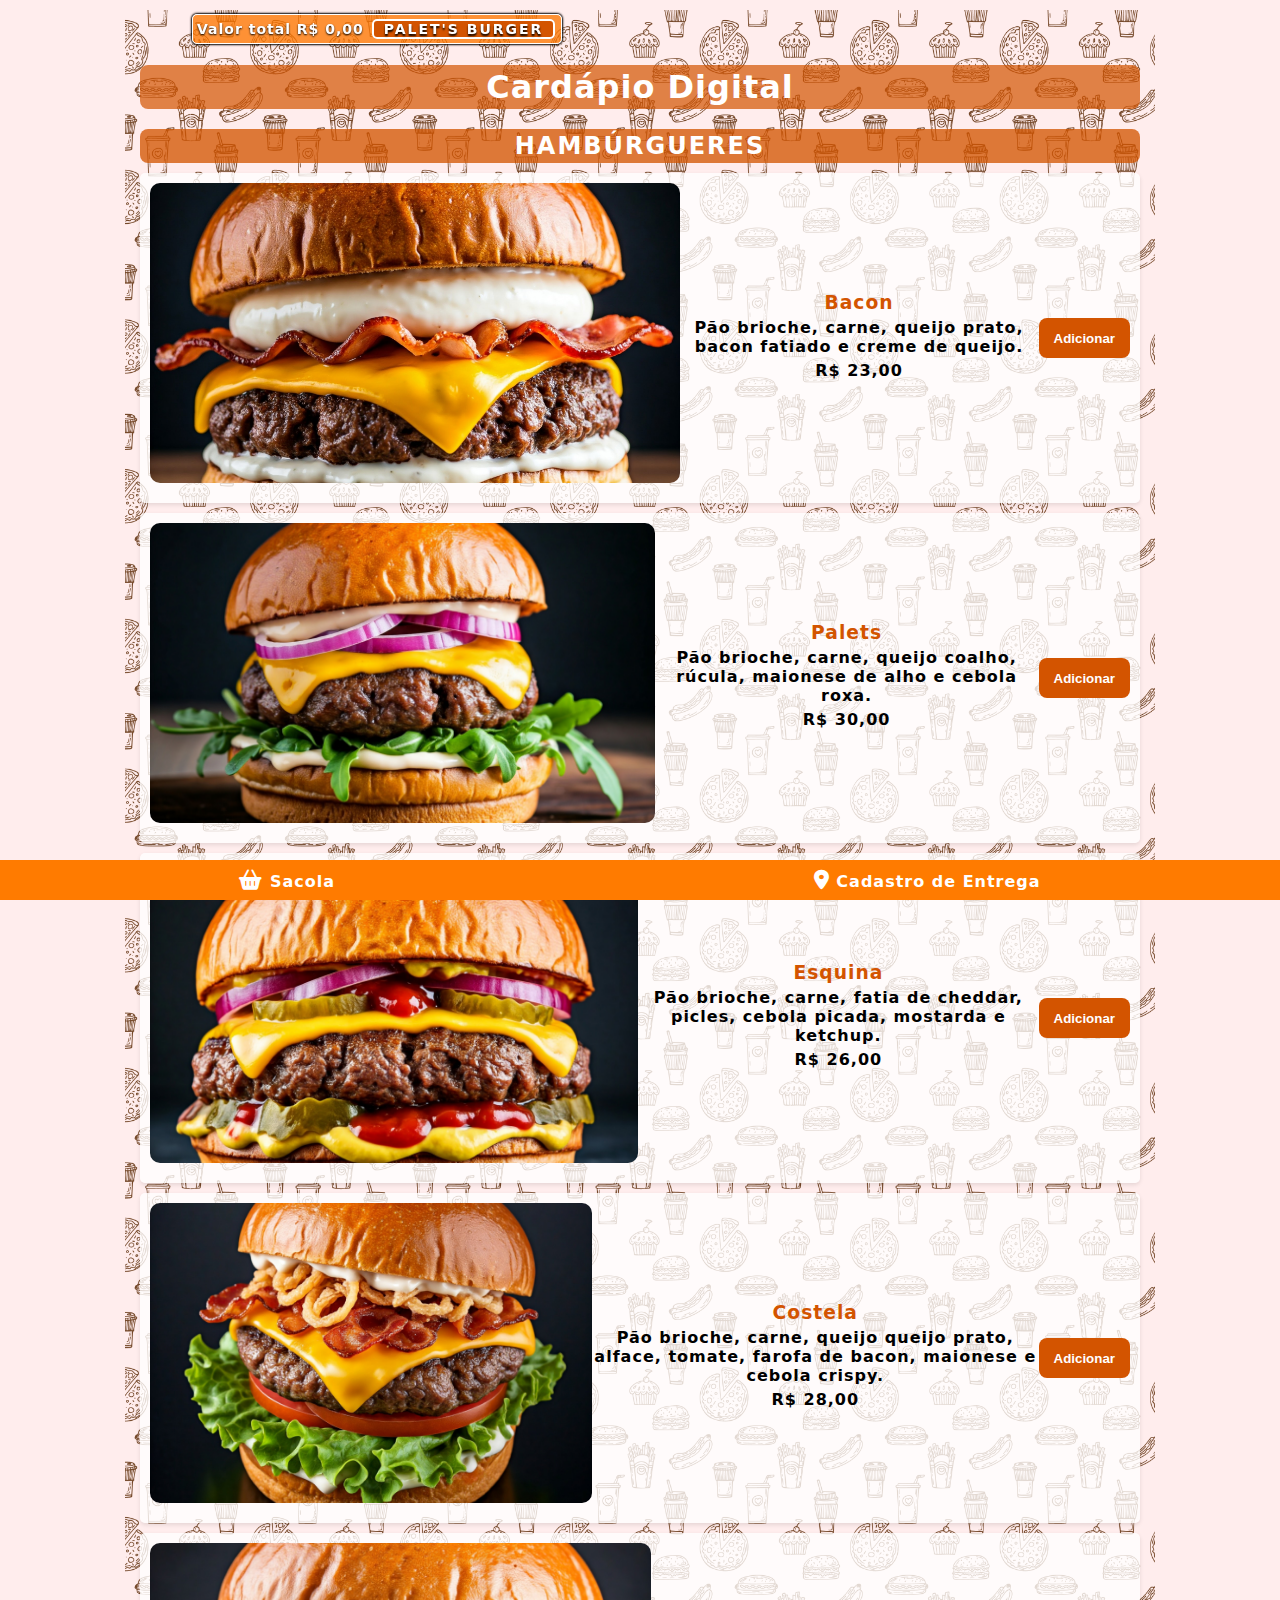
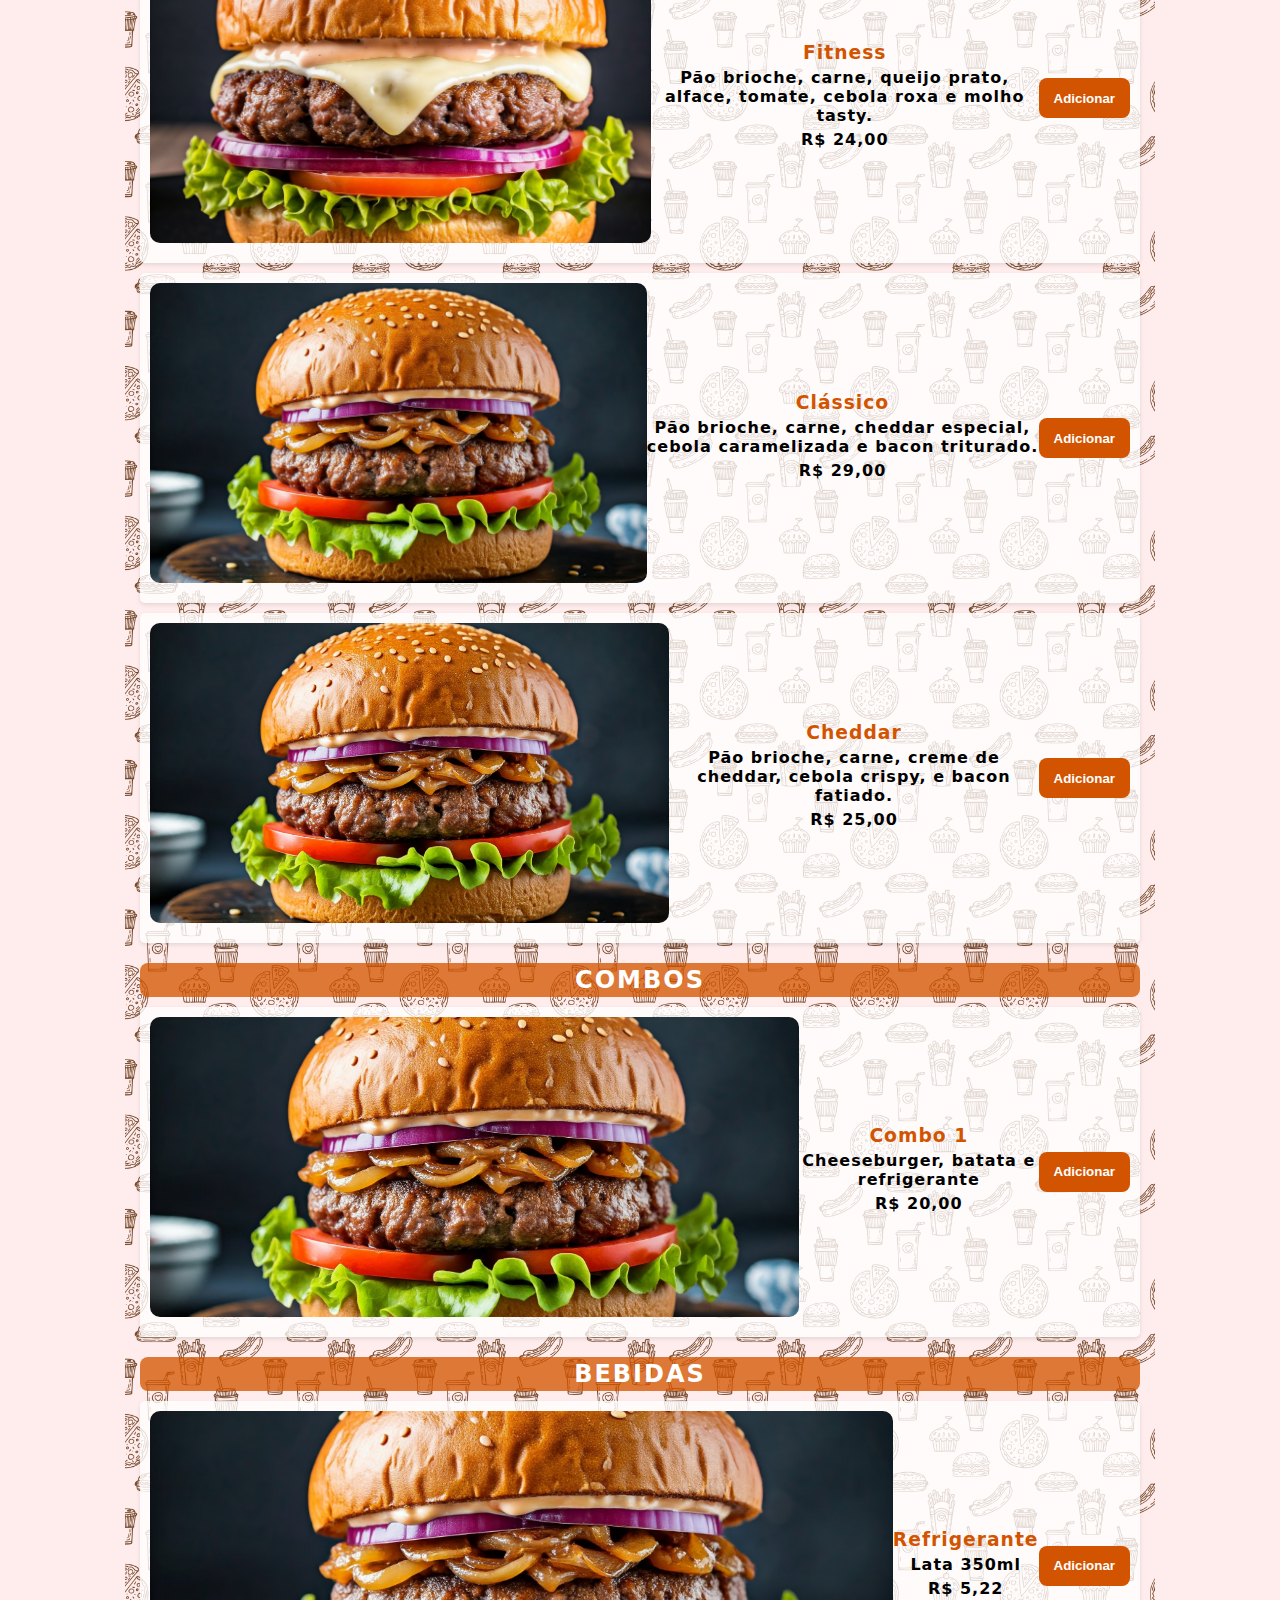
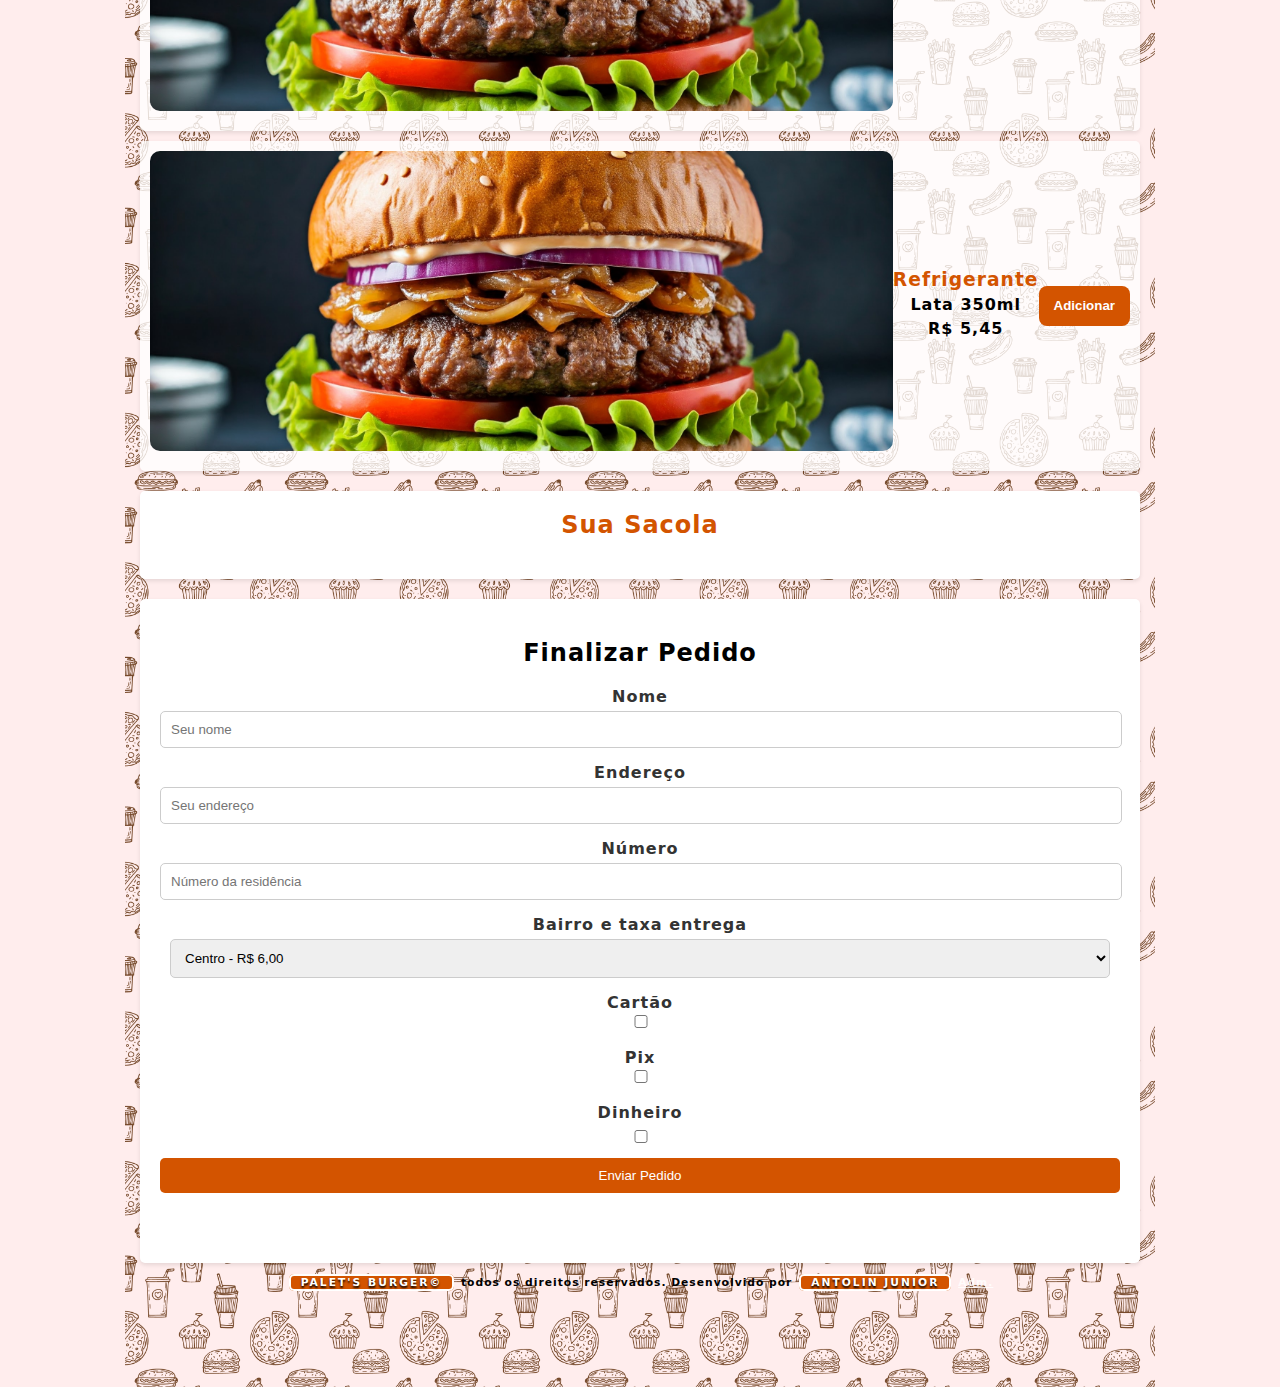
==== commit c0cf4536: "Add files via upload" ====
--- a/index.html
+++ b/index.html
@@ -5,6 +5,7 @@
     <meta charset="UTF-8">
     <meta name="viewport" content="width=device-width, initial-scale=1.0">
     <link rel="stylesheet" href="style.css">
+    <link rel="stylesheet" href="https://cdnjs.cloudflare.com/ajax/libs/font-awesome/6.5.1/css/all.min.css">
     <title>Cardápio Digital</title>
 </head>
 
@@ -32,17 +33,6 @@
 
             <label for="customer-number">Número</label>
             <input type="text" id="customer-number" placeholder="Número da residência" required>
-
-            <div>
-                <label>
-                    <input type="checkbox" name="payment-option" value="Cartão Crédito/Débito">
-                    Cartão Crédito/Débito
-                </label>
-                <label>
-                    <input type="checkbox" name="payment-option" value="debito">
-                    Pix
-                </label>
-            </div>
 
             <label for="customer-bairro">Bairro e taxa entrega</label>
             <select id="customer-bairro" required onchange="updateBairroPrice()">
@@ -82,19 +72,31 @@
                 <option value="Penteado-35,00">Penteado - R$ 35,00</option>
             </select>
 
-            <label for="troco">Precisa de troco?</label>
-            <input type="checkbox" id="troco" onchange="toggleTrocoInput()">
+            
+            <div>
+                <label> Cartão
+                    <input type="checkbox" name="payment-option" value="Cartão Crédito/Débito">
+                </label>
+                <label>Pix
+                    <input type="checkbox" name="payment-option" value="Pix">
+                </label>
+
+            </div>
+
+            <label for="troco">Dinheiro</label>
+            <input type="checkbox" id="troco" name="payment-option" onchange="toggleTrocoInput()">
             <input type="number" id="troco-valor" placeholder="Valor para troco" style="display:none;">
 
             <button type="submit">Enviar Pedido</button>
         </form>
         <h6><mark>Palet's Burger&copy;</mark> todos os direitos reservados. Desenvolvido por <mark>Antolin Junior</mark>
-        <a href="admin.html">Adm.</a></h6>
+        <a style="color: rgba(255, 255, 255, 0.815);" href="admin.html">Adm.</a></h6>
         <img src="" alt="">
     </div>
     <footer>
-        <a href="#sacola">Sacola</a>
-        <a href="#order-form">Finalizar pedido</a>
+        <a style="text-decoration: none; color: white;" href="#sacola"><i style="font-size: 20px;" class="fas fa-shopping-basket"></i> Sacola</a>
+        <a style="text-decoration: none; color: white;" href="#order-form"><i style="font-size: 20px;" class="fas fa-map-marker-alt"></i> Cadastro de Entrega
+        </a>
     </footer>
 
     <script>
@@ -217,6 +219,7 @@
                     <div class="product-actions">
                         <button onclick="addToBag('${product.name}', ${finalPrice})">Adicionar</button>
                     </div>
+                    
                 `;
 
                 sectionDiv.appendChild(productDiv);
@@ -270,13 +273,9 @@
 
             const orderDetails = `
                 *Nome do cliente:* ${customerName}
-
                 *Endereço:* ${customerAddress}, ${customerNumber}
-
                 *Bairro:* ${customerBairro}
-
                 *Itens adicionados:* ${bag.map(item => `${item.name} - *R$* ${item.price.toFixed(2).replace('.', ',')}`).join(', ')}
-
                 *Total: R$* ${totalPrice.toFixed(2).replace('.', ',')}  *+* *Bairro:* ${customerBairro}
 
                 ${document.getElementById('troco').checked ? `*Troco para:* R$ ${trocoValue.replace('.', ',')}` : ''}
@@ -292,15 +291,15 @@
             trocoInput.style.display = document.getElementById('troco').checked ? 'block' : 'none';
         }
 
-        function validateForm() {
-            const paymentOptions = document.querySelectorAll('input[name="payment-option"]:checked');
-            if (paymentOptions.length === 0) {
-                alert('Por favor, selecione pelo menos uma opção de pagamento.');
-                return false;
-            }
-            sendOrder();
-            return false; // Evita o envio do formulário padrão
-        }
+         function validateForm() {
+             const paymentOptions = document.querySelectorAll('input[name="payment-option"]:checked');
+             if (paymentOptions.length === 0) {
+                 alert('Por favor, selecione pelo menos uma opção de pagamento.');
+                 return false;
+             }
+             sendOrder();
+             return false; // Evita o envio do formulário padrão
+         }
 
         function updateBairroPrice() {
             const bairroSelect = document.getElementById('customer-bairro');
--- a/style.css
+++ b/style.css
@@ -1,8 +1,10 @@
 body {
     font-family: system-ui, -apple-system, BlinkMacSystemFont, 'Segoe UI', Roboto, Oxygen, Ubuntu, Cantarell, 'Open Sans', 'Helvetica Neue', sans-serif;
     margin: 0;
+    font-weight: 700;
+    letter-spacing: 1px;
     padding: 0;
-    background-color: #ffe6cc;
+    background-color: #ffeded;
     text-align: center; /* Centraliza o texto da página */
 }
 header {
@@ -62,7 +64,7 @@
     display: flex;
     justify-content: center;
     align-items: center;
-    background: #fff;
+    background: #ffffffc9;
     margin-bottom: 10px;
     padding: 10px;
     border-radius: 5px;
@@ -193,6 +195,58 @@
     border: solid 2px;
     
 }
+
+.animated-section {
+    position: relative;
+    background-color: transparent;
+    /* Ajuste conforme necessário */
+    display: flex;
+    justify-content: center;
+    align-items: center;
+    overflow: hidden;
+    z-index: 999;
+    margin: 0;
+}
+
+.animated-text {
+    margin: 0;
+    z-index: 999;
+    font-family: 'Arial', sans-serif;
+    font-size: 12px;
+    letter-spacing: 2px;
+    font-weight: bold;
+    color: #ffffff;
+    position: absolute;
+    white-space: nowrap;
+    border-radius: 10px;
+    text-transform: uppercase;
+    animation: slideInOut 4s ease-in-out infinite;
+}
+
+@keyframes slideInOut {
+    0% {
+        transform: translateX(-100%);
+        opacity: 0;
+    }
+
+    10% {
+        transform: translateX(0);
+
+        opacity: 1;
+    }
+
+    90% {
+        transform: translateX(0);
+
+        opacity: 1;
+    }
+
+    100% {
+        transform: translateX(100%);
+        opacity: 0;
+    }
+}
+
 @media (max-width: 600px) {
     .product {
         flex-direction: column;
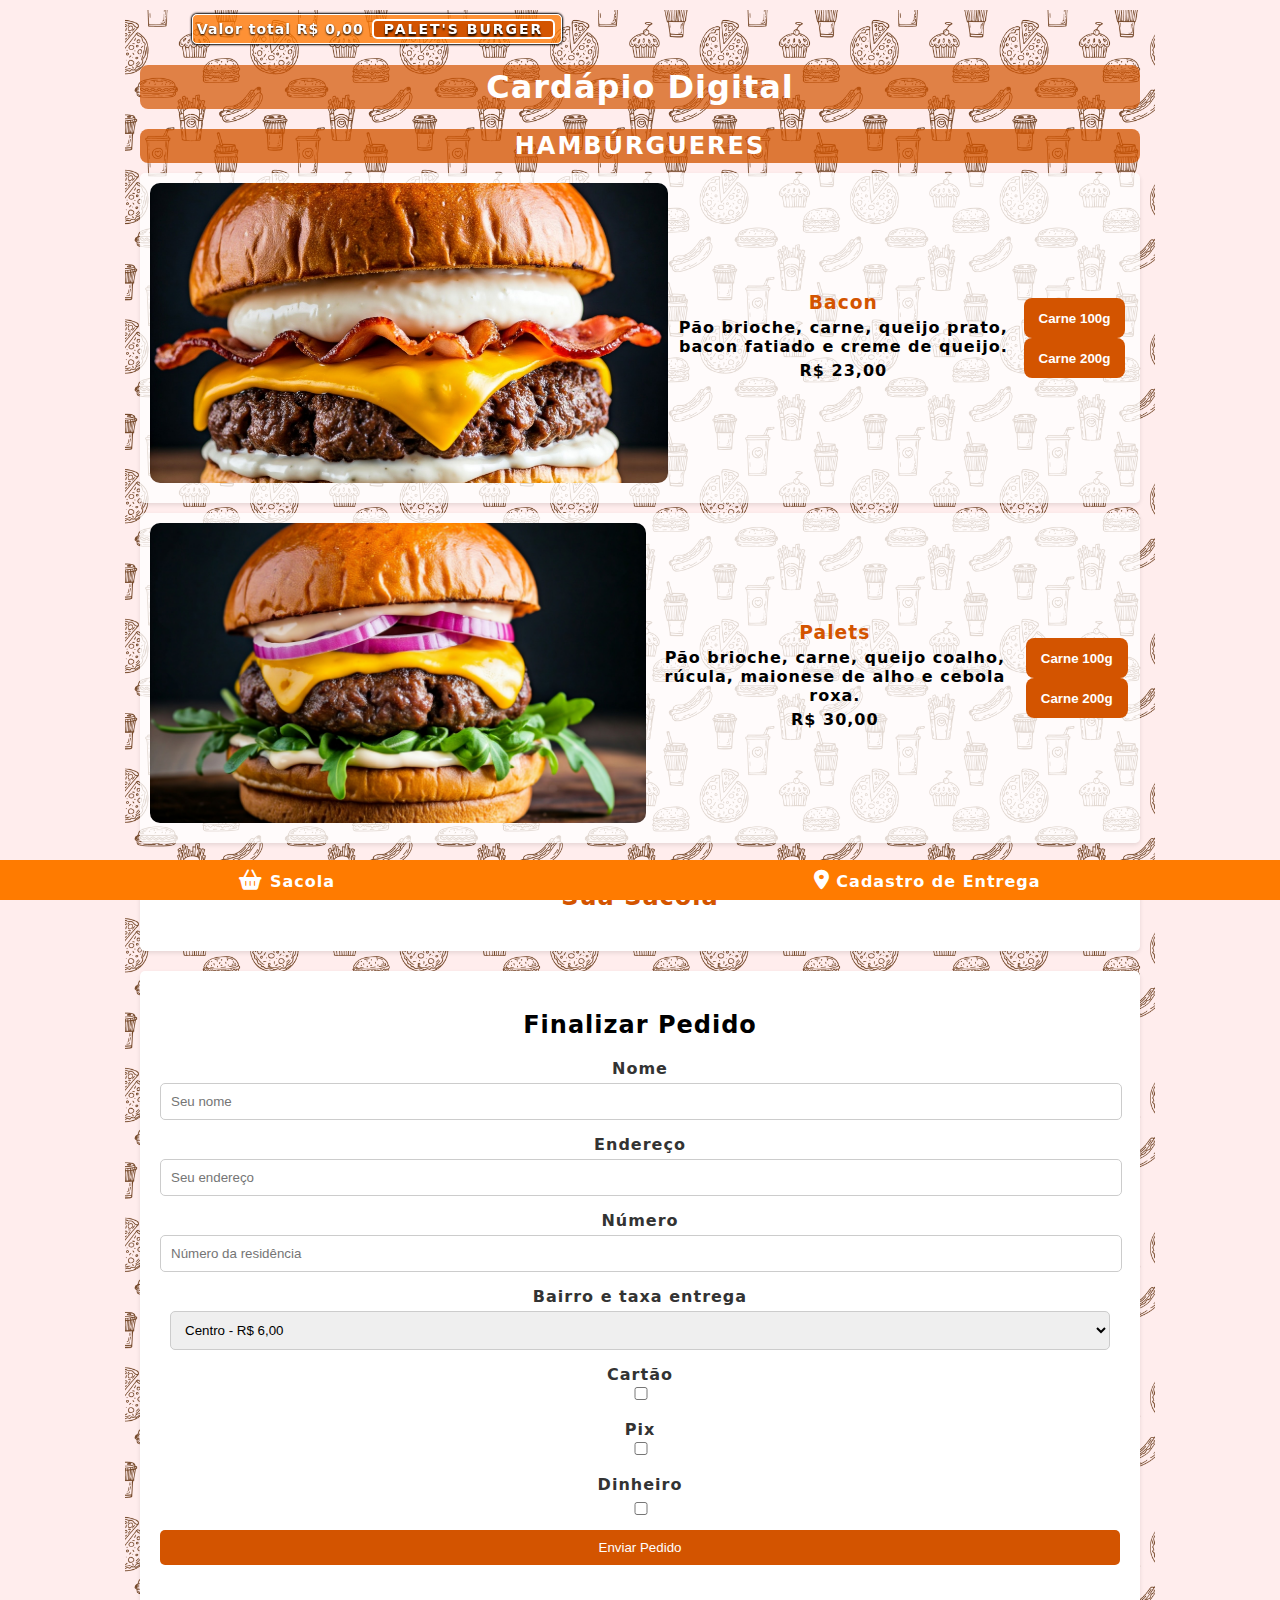
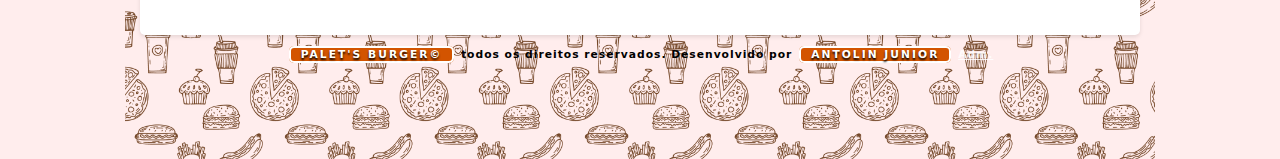
==== commit 656ac813: "Update index.html" ====
--- a/index.html
+++ b/index.html
@@ -89,6 +89,7 @@
 
             <button type="submit">Enviar Pedido</button>
         </form>
+
         <h6><mark>Palet's Burger&copy;</mark> todos os direitos reservados. Desenvolvido por <mark>Antolin Junior</mark>
         <a style="color: rgba(255, 255, 255, 0.815);" href="admin.html">Adm.</a></h6>
         <img src="" alt="">
@@ -107,90 +108,32 @@
                     description: "Pão brioche, carne, queijo prato, bacon fatiado e creme de queijo.",
                     discount: 0,
                     price: 23.00,
-                    image: "assets/imagens/bacon-hamburguer-imagem.jpeg"
+                    image: "assets/imagens/bacon-hamburguer-imagem.jpeg",
+                    extras: [
+                        { name: "Carne Extra", price: 5.00 }
+                    ]
                 },
-
                 {
-                    name: "Palets", description: "Pão brioche, carne, queijo coalho, rúcula, maionese de alho e cebola roxa.",
+                    name: "Palets",
+                    description: "Pão brioche, carne, queijo coalho, rúcula, maionese de alho e cebola roxa.",
                     discount: 0,
                     price: 30,
-                    image: "assets/imagens/palets-hamburguer-imagem.jpeg"
+                    image: "assets/imagens/palets-hamburguer-imagem.jpeg",
+                    extras: [
+                        { name: "Carne Extra", price: 5.00 }
+                    ]
                 },
-
-                {
-                    name: "Esquina",
-                    description: "Pão brioche, carne, fatia de cheddar, picles, cebola picada, mostarda e ketchup.",
-                    discount: 0,
-                    price: 26,
-                    image: "assets/imagens/esquina-hamburguer-imagem.jpeg"
-                },
-
-                {
-                    name: "Costela",
-                    description: "Pão brioche, carne, queijo queijo prato, alface, tomate, farofa de bacon, maionese e cebola crispy.",
-                    discount: 0,
-                    price: 28,
-                    image: "assets/imagens/costela-hamburguer-imagem.jpeg"
-                },
-
-                {
-                    name: "Fitness",
-                    description: "Pão brioche, carne, queijo prato, alface, tomate, cebola roxa e molho tasty.",
-                    discount: 0,
-                    price: 24,
-                    image: "assets/imagens/fitness-hamburguer-imagem.jpeg"
-                },
-
-                {
-                    name: "Clássico",
-                    description: "Pão brioche, carne, cheddar especial, cebola caramelizada e bacon triturado.",
-                    discount: 0,
-                    price: 29,
-                    image: "Molho de Soja com Gergelim (Simples e Saboroso)-burger.jpg"
-                },
-
-                {
-                    name: "Cheddar",
-                    description: "Pão brioche, carne, creme de cheddar, cebola crispy, e bacon fatiado.",
-                    discount: 0,
-                    price: 25,
-                    image: "Molho de Soja com Gergelim (Simples e Saboroso)-burger.jpg"
-                }
-
+                // Outros hambúrgueres
             ],
-
             "Combos": [
-
                 {
                     name: "Combo 1",
                     description: "Cheeseburger, batata e refrigerante",
                     discount: 0,
                     price: 20,
-                    image: "Molho de Soja com Gergelim (Simples e Saboroso)-burger.jpg"
+                    image: "assets/imagens/combos-hamburguer-imagem.jpeg"
                 }
-
-            ],
-
-            "Bebidas": [
-
-                {
-                    name: "Refrigerante",
-                    description: "Lata 350ml",
-                    discount: 0,
-                    price: 5.22,
-                    image: "Molho de Soja com Gergelim (Simples e Saboroso)-burger.jpg"
-                },
-
-                {
-                    name: "Refrigerante",
-                    description: "Lata 350ml",
-                    discount: 0,
-                    price: 5.45,
-                    image: "Molho de Soja com Gergelim (Simples e Saboroso)-burger.jpg"
-                }
-
             ]
-
         };
 
         const menuDiv = document.getElementById('menu');
@@ -217,9 +160,9 @@
                         <p>R$ ${finalPrice.toFixed(2).replace('.', ',')}</p>
                     </div>
                     <div class="product-actions">
-                        <button onclick="addToBag('${product.name}', ${finalPrice})">Adicionar</button>
+                        <button onclick="addToBag('${product.name}', ${finalPrice})">Carne 100g</button>
+                        <button onclick="addExtra('${product.name}', ${finalPrice}, ${product.extras[0].price})">Carne 200g</button>
                     </div>
-                    
                 `;
 
                 sectionDiv.appendChild(productDiv);
@@ -231,6 +174,14 @@
         // Função para adicionar item à sacola
         function addToBag(name, price) {
             bag.push({ name, price, date: new Date().toLocaleString() });
+            localStorage.setItem('bag', JSON.stringify(bag));
+            updateBag();
+        }
+
+        // Função para adicionar extra (carne extra)
+        function addExtra(name, basePrice, extraPrice) {
+            const totalWithExtra = basePrice + extraPrice;
+            bag.push({ name: `${name} + Carne Extra`, price: totalWithExtra, date: new Date().toLocaleString() });
             localStorage.setItem('bag', JSON.stringify(bag));
             updateBag();
         }
@@ -279,7 +230,6 @@
                 *Total: R$* ${totalPrice.toFixed(2).replace('.', ',')}  *+* *Bairro:* ${customerBairro}
 
                 ${document.getElementById('troco').checked ? `*Troco para:* R$ ${trocoValue.replace('.', ',')}` : ''}
-
             `;
 
             const whatsappLink = `https://wa.me/5511968559541?text=${encodeURIComponent(orderDetails)}`;
@@ -291,15 +241,15 @@
             trocoInput.style.display = document.getElementById('troco').checked ? 'block' : 'none';
         }
 
-         function validateForm() {
-             const paymentOptions = document.querySelectorAll('input[name="payment-option"]:checked');
-             if (paymentOptions.length === 0) {
-                 alert('Por favor, selecione pelo menos uma opção de pagamento.');
-                 return false;
-             }
-             sendOrder();
-             return false; // Evita o envio do formulário padrão
-         }
+        function validateForm() {
+            const paymentOptions = document.querySelectorAll('input[name="payment-option"]:checked');
+            if (paymentOptions.length === 0) {
+                alert('Por favor, selecione pelo menos uma opção de pagamento.');
+                return false;
+            }
+            sendOrder();
+            return false; // Evita o envio do formulário padrão
+        }
 
         function updateBairroPrice() {
             const bairroSelect = document.getElementById('customer-bairro');
@@ -315,4 +265,4 @@
     </script>
 </body>
 
-</html>+</html>
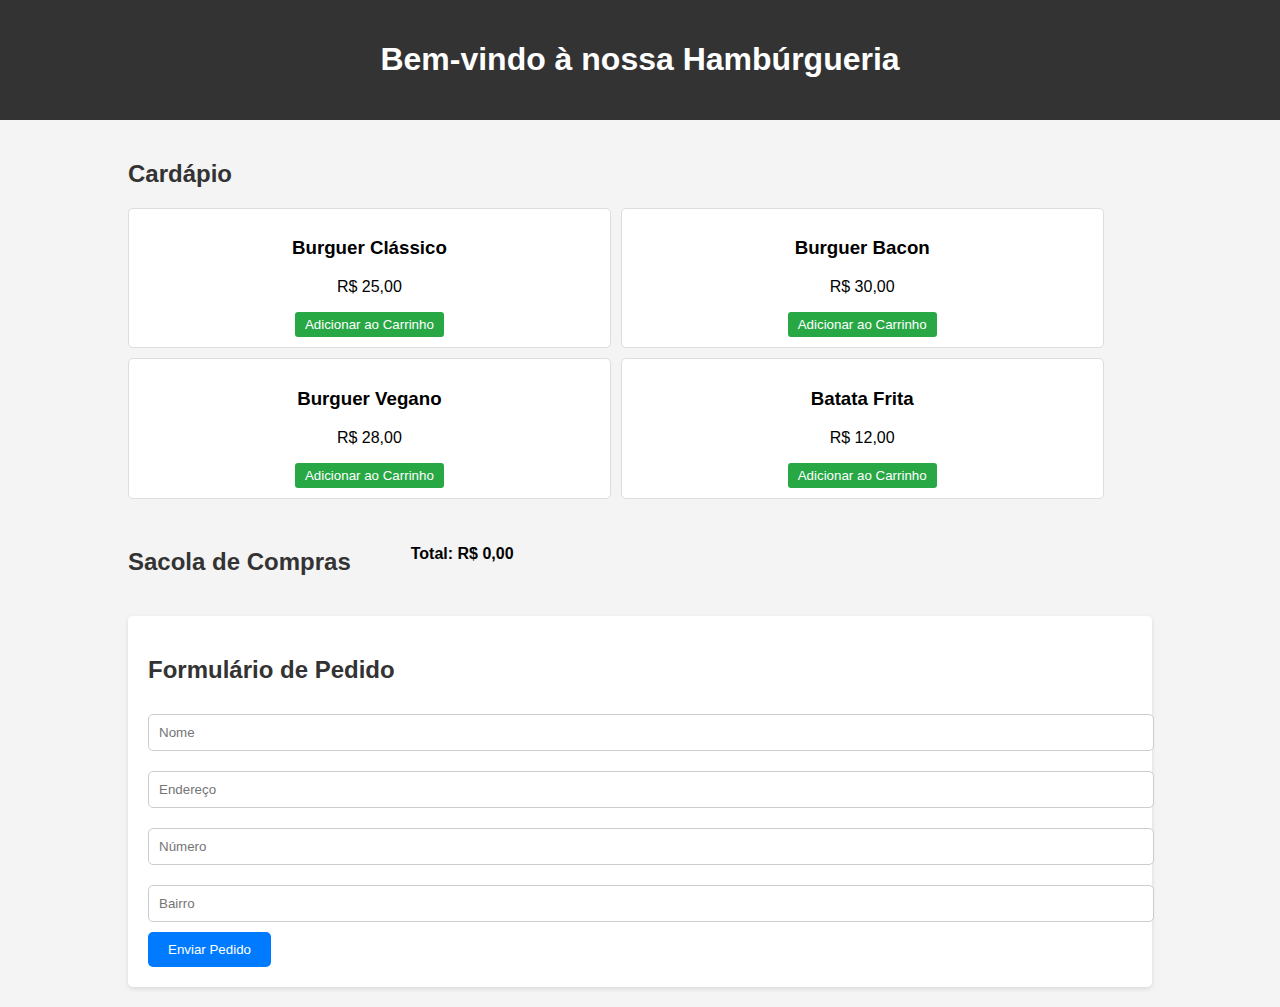
==== commit 48305686: "Add files via upload" ====
--- a/index.html
+++ b/index.html
@@ -1,268 +1,236 @@
 <!DOCTYPE html>
 <html lang="pt-br">
-
 <head>
     <meta charset="UTF-8">
     <meta name="viewport" content="width=device-width, initial-scale=1.0">
-    <link rel="stylesheet" href="style.css">
-    <link rel="stylesheet" href="https://cdnjs.cloudflare.com/ajax/libs/font-awesome/6.5.1/css/all.min.css">
-    <title>Cardápio Digital</title>
+    <title>Cardápio - Hambúrgueria</title>
+    <style>
+        body {
+            font-family: Arial, sans-serif;
+            background-color: #f4f4f4;
+            margin: 0;
+            padding: 0;
+        }
+        header {
+            background-color: #333;
+            color: white;
+            text-align: center;
+            padding: 20px;
+        }
+        .container {
+            width: 80%;
+            margin: auto;
+            padding: 20px;
+        }
+        h2 {
+            color: #333;
+        }
+        .cardapio, .sacola {
+            display: flex;
+            flex-wrap: wrap;
+            gap: 10px;
+        }
+        .cardapio-item, .sacola-item {
+            background-color: white;
+            padding: 10px;
+            border: 1px solid #ddd;
+            border-radius: 5px;
+            width: 45%;
+            text-align: center;
+        }
+        .cardapio-item button, .sacola-item button {
+            background-color: #28a745;
+            color: white;
+            border: none;
+            padding: 5px 10px;
+            cursor: pointer;
+            border-radius: 3px;
+        }
+        .cardapio-item button:hover, .sacola-item button:hover {
+            background-color: #218838;
+        }
+        .sacola {
+            margin-top: 30px;
+        }
+        .total {
+            font-weight: bold;
+        }
+        .form-container {
+            background-color: white;
+            padding: 20px;
+            margin-top: 20px;
+            border-radius: 5px;
+            box-shadow: 0 2px 5px rgba(0, 0, 0, 0.1);
+        }
+        .form-container input {
+            width: 100%;
+            padding: 10px;
+            margin: 10px 0;
+            border-radius: 5px;
+            border: 1px solid #ccc;
+        }
+        .form-container button {
+            background-color: #007bff;
+            color: white;
+            border: none;
+            padding: 10px 20px;
+            cursor: pointer;
+            border-radius: 5px;
+        }
+        .form-container button:hover {
+            background-color: #0056b3;
+        }
+    </style>
 </head>
-
 <body>
-    <header>
-        <p id="price-fixed">Valor total R$ <span id="total-price">0,00</span> <mark>Palet's Burger</mark></p>
-    </header>
-    <div class="container">
-        <h1>Cardápio Digital</h1>
-
-        <div id="menu" class="menu"></div>
-
-        <div class="bag">
-            <h2 id="sacola">Sua Sacola</h2>
-            <ul id="bag-items"></ul>
-        </div>
-
-        <form id="order-form" onsubmit="return validateForm()">
-            <h2>Finalizar Pedido</h2>
-            <label for="customer-name">Nome</label>
-            <input type="text" id="customer-name" placeholder="Seu nome" required>
-
-            <label for="customer-address">Endereço</label>
-            <input type="text" id="customer-address" placeholder="Seu endereço" required>
-
-            <label for="customer-number">Número</label>
-            <input type="text" id="customer-number" placeholder="Número da residência" required>
-
-            <label for="customer-bairro">Bairro e taxa entrega</label>
-            <select id="customer-bairro" required onchange="updateBairroPrice()">
-                <option value="Centro-6,00">Centro - R$ 6,00</option>
-                <option value="Vila louro-6,00">Vila Louro - R$ 6,00</option>
-                <option value="Jd boa vista-6,00">Jd Boa Vista - R$ 6,00</option>
-                <option value="Jd São Paulo-6,00">Jd São Paulo - R$ 6,00</option>
-                <option value="Jd Madalena-6,00">Jd Madalena - R$ 6,00</option>
-                <option value="Jd Brasil-6,00">Jd Brasil - R$ 6,00</option>
-                <option value="Florida 1-8,00">Florida 1 - R$ 8,00</option>
-                <option value="Florida 2-9,00">Florida 2 - R$ 9,00</option>
-                <option value="Filipinho-8,00">Filipinho - R$ 8,00</option>
-                <option value="Vila Cristina-9,00">Vila Cristina - R$ 9,00</option>
-                <option value="Valflor-10,00">Valflor - R$ 10,00</option>
-                <option value="Portaria 1-10,00">Portaria 1 - R$ 10,00</option>
-                <option value="Portaria 2-15,00">Portaria 2 - R$ 15,00</option>
-                <option value="Chácara Nunes-10,00">Chácara Nunes - R$ 10,00</option>
-                <option value="Jd São José-10,00">Jd São José - R$ 10,00</option>
-                <option value="Holanda-15,00">Holanda - R$ 15,00</option>
-                <option value="Paulistinha-18,00">Paulistinha - R$ 18,00</option>
-                <option value="Califórnia-25,00">Califórnia - R$ 25,00</option>
-                <option value="Pq imperial-25,00">Pq Imperial - R$ 25,00</option>
-                <option value="Santa Izabel-15,00">Santa Izabel - R$ 15,00</option>
-                <option value="Granjinha-14,00">Granjinha - R$ 14,00</option>
-                <option value="Bonanza-12,00">Bonanza - R$ 12,00</option>
-                <option value="Cipó-15,00">Cipó - R$ 15,00</option>
-                <option value="Cipó campestre-18,00">Cipó Campestre - R$ 18,00</option>
-                <option value="Vila Dirce-15,00">Vila Dirce - R$ 15,00</option>
-                <option value="Santa fé-15,00">Santa Fé - R$ 15,00</option>
-                <option value="Congonhal-25,00">Congonhal - R$ 25,00</option>
-                <option value="Sapateiro-20,00">Sapateiro - R$ 20,00</option>
-                <option value="Lagoa grande-18,00">Lagoa Grande - R$ 18,00</option>
-                <option value="Recanto lagoa-12,00">Recanto Lagoa - R$ 12,00</option>
-                <option value="Recanto das vertentes-18,00">Recanto das Vertentes - R$ 18,00</option>
-                <option value="Vale florido-20,00">Vale Florido - R$ 20,00</option>
-                <option value="Santa Rita-40,00">Santa Rita - R$ 40,00</option>
-                <option value="Penteado-35,00">Penteado - R$ 35,00</option>
-            </select>
-
+
+<header>
+    <h1>Bem-vindo à nossa Hambúrgueria</h1>
+</header>
+
+<div class="container">
+    <h2>Cardápio</h2>
+    <div class="cardapio">
+        <div class="cardapio-item">
+            <h3>Burguer Clássico</h3>
+            <p>R$ 25,00</p>
+            <button onclick="addToBag('Burguer Clássico', 25)">Adicionar ao Carrinho</button>
+        </div>
+        <div class="cardapio-item">
+            <h3>Burguer Bacon</h3>
+            <p>R$ 30,00</p>
+            <button onclick="addToBag('Burguer Bacon', 30)">Adicionar ao Carrinho</button>
+        </div>
+        <div class="cardapio-item">
+            <h3>Burguer Vegano</h3>
+            <p>R$ 28,00</p>
+            <button onclick="addToBag('Burguer Vegano', 28)">Adicionar ao Carrinho</button>
+        </div>
+        <div class="cardapio-item">
+            <h3>Batata Frita</h3>
+            <p>R$ 12,00</p>
+            <button onclick="addToBag('Batata Frita', 12)">Adicionar ao Carrinho</button>
+        </div>
+    </div>
+
+    <div class="sacola">
+        <h2>Sacola de Compras</h2>
+        <ul id="bag-items"></ul>
+        <p class="total">Total: R$ <span id="total-price">0,00</span></p>
+    </div>
+
+    <div class="form-container">
+        <h2>Formulário de Pedido</h2>
+        <input type="text" id="customer-name" placeholder="Nome" required>
+        <input type="text" id="customer-address" placeholder="Endereço" required>
+        <input type="text" id="customer-number" placeholder="Número" required>
+        <input type="text" id="customer-bairro" placeholder="Bairro" required>
+        <button onclick="sendOrder()">Enviar Pedido</button>
+    </div>
+</div>
+
+<script>
+    let totalPrice = 0;
+    const bag = JSON.parse(localStorage.getItem('bag')) || [];
+
+    // Função para conectar à impressora via Bluetooth
+    async function connectToPrinter() {
+        try {
+            const device = await navigator.bluetooth.requestDevice({
+                filters: [{ services: ['printer'] }] // Filtro para dispositivos com serviço de impressão
+            });
+
+            const server = await device.gatt.connect();
+            console.log('Conectado à impressora:', device.name);
+
+            const service = await server.getPrimaryService('printer');
+            const characteristic = await service.getCharacteristic('write'); // Pode precisar ajustar o 'write' para o tipo correto
+
+            let orderDetails = `
+                Nome: ${document.getElementById('customer-name').value}
+                Endereço: ${document.getElementById('customer-address').value}
+                Itens: ${bag.map(item => `${item.name} - R$ ${item.price.toFixed(2).replace('.', ',')}`).join(', ')}
+                Total: R$ ${totalPrice.toFixed(2).replace('.', ',')}
+            `;
+
+            const encoder = new TextEncoder();
+            const data = encoder.encode(orderDetails);
+            await characteristic.writeValue(data);
+            console.log('Pedido enviado para impressão');
             
-            <div>
-                <label> Cartão
-                    <input type="checkbox" name="payment-option" value="Cartão Crédito/Débito">
-                </label>
-                <label>Pix
-                    <input type="checkbox" name="payment-option" value="Pix">
-                </label>
-
-            </div>
-
-            <label for="troco">Dinheiro</label>
-            <input type="checkbox" id="troco" name="payment-option" onchange="toggleTrocoInput()">
-            <input type="number" id="troco-valor" placeholder="Valor para troco" style="display:none;">
-
-            <button type="submit">Enviar Pedido</button>
-        </form>
-
-        <h6><mark>Palet's Burger&copy;</mark> todos os direitos reservados. Desenvolvido por <mark>Antolin Junior</mark>
-        <a style="color: rgba(255, 255, 255, 0.815);" href="admin.html">Adm.</a></h6>
-        <img src="" alt="">
-    </div>
-    <footer>
-        <a style="text-decoration: none; color: white;" href="#sacola"><i style="font-size: 20px;" class="fas fa-shopping-basket"></i> Sacola</a>
-        <a style="text-decoration: none; color: white;" href="#order-form"><i style="font-size: 20px;" class="fas fa-map-marker-alt"></i> Cadastro de Entrega
-        </a>
-    </footer>
-
-    <script>
-        const menuData = {
-            "Hambúrgueres": [
-                {
-                    name: "Bacon",
-                    description: "Pão brioche, carne, queijo prato, bacon fatiado e creme de queijo.",
-                    discount: 0,
-                    price: 23.00,
-                    image: "assets/imagens/bacon-hamburguer-imagem.jpeg",
-                    extras: [
-                        { name: "Carne Extra", price: 5.00 }
-                    ]
-                },
-                {
-                    name: "Palets",
-                    description: "Pão brioche, carne, queijo coalho, rúcula, maionese de alho e cebola roxa.",
-                    discount: 0,
-                    price: 30,
-                    image: "assets/imagens/palets-hamburguer-imagem.jpeg",
-                    extras: [
-                        { name: "Carne Extra", price: 5.00 }
-                    ]
-                },
-                // Outros hambúrgueres
-            ],
-            "Combos": [
-                {
-                    name: "Combo 1",
-                    description: "Cheeseburger, batata e refrigerante",
-                    discount: 0,
-                    price: 20,
-                    image: "assets/imagens/combos-hamburguer-imagem.jpeg"
-                }
-            ]
-        };
-
-        const menuDiv = document.getElementById('menu');
-        const bag = JSON.parse(localStorage.getItem('bag')) || [];
-        let totalPrice = 0;
-
-        // Exibir menu de produtos
-        for (const [section, products] of Object.entries(menuData)) {
-            const sectionDiv = document.createElement('div');
-            sectionDiv.classList.add('section');
-            sectionDiv.innerHTML = `<h2>${section}</h2>`;
-
-            products.forEach(product => {
-                const productDiv = document.createElement('div');
-                productDiv.classList.add('product');
-
-                const finalPrice = product.price - product.discount;
-
-                productDiv.innerHTML = `
-                    <img src="${product.image}" alt="${product.name}">
-                    <div class="product-details">
-                        <h3>${product.name}</h3>
-                        <p>${product.description}</p>
-                        <p>R$ ${finalPrice.toFixed(2).replace('.', ',')}</p>
-                    </div>
-                    <div class="product-actions">
-                        <button onclick="addToBag('${product.name}', ${finalPrice})">Carne 100g</button>
-                        <button onclick="addExtra('${product.name}', ${finalPrice}, ${product.extras[0].price})">Carne 200g</button>
-                    </div>
-                `;
-
-                sectionDiv.appendChild(productDiv);
-            });
-
-            menuDiv.appendChild(sectionDiv);
-        }
-
-        // Função para adicionar item à sacola
-        function addToBag(name, price) {
-            bag.push({ name, price, date: new Date().toLocaleString() });
-            localStorage.setItem('bag', JSON.stringify(bag));
-            updateBag();
-        }
-
-        // Função para adicionar extra (carne extra)
-        function addExtra(name, basePrice, extraPrice) {
-            const totalWithExtra = basePrice + extraPrice;
-            bag.push({ name: `${name} + Carne Extra`, price: totalWithExtra, date: new Date().toLocaleString() });
-            localStorage.setItem('bag', JSON.stringify(bag));
-            updateBag();
-        }
-
-        // Função para remover item da sacola
-        function removeFromBag(index) {
-            bag.splice(index, 1); // Remove da sacola
-            localStorage.setItem('bag', JSON.stringify(bag));
-            updateBag();
-        }
-
-        // Atualizar a sacola
-        function updateBag() {
-            const bagItems = document.getElementById('bag-items');
-            const totalPriceElem = document.getElementById('total-price');
-            bagItems.innerHTML = '';
-            totalPrice = 0;
-
-            bag.forEach((item, index) => {
-                totalPrice += item.price;
-
-                const li = document.createElement('li');
-                li.innerHTML = `
-                    ${item.name} - R$ ${item.price.toFixed(2).replace('.', ',')}
-                    <button class="button-remover" onclick="removeFromBag(${index})">Remover</button>
-                `;
-                bagItems.appendChild(li);
-            });
-
-            totalPriceElem.textContent = totalPrice.toFixed(2).replace('.', ',');
-        }
-
-        // Função para enviar o pedido via WhatsApp
-        function sendOrder() {
-            const customerName = document.getElementById('customer-name').value;
-            const customerAddress = document.getElementById('customer-address').value;
-            const customerNumber = document.getElementById('customer-number').value;
-            const customerBairro = document.getElementById('customer-bairro').value;
-            const trocoValue = document.getElementById('troco-valor').value;
-
-            const orderDetails = `
-                *Nome do cliente:* ${customerName}
-                *Endereço:* ${customerAddress}, ${customerNumber}
-                *Bairro:* ${customerBairro}
-                *Itens adicionados:* ${bag.map(item => `${item.name} - *R$* ${item.price.toFixed(2).replace('.', ',')}`).join(', ')}
-                *Total: R$* ${totalPrice.toFixed(2).replace('.', ',')}  *+* *Bairro:* ${customerBairro}
-
-                ${document.getElementById('troco').checked ? `*Troco para:* R$ ${trocoValue.replace('.', ',')}` : ''}
+            const cutCommand = new TextEncoder().encode('\x1D\x56\x00'); // Exemplo de comando de corte de papel
+            await characteristic.writeValue(cutCommand);
+
+        } catch (error) {
+            console.error('Erro ao conectar com a impressora Bluetooth:', error);
+        }
+    }
+
+    // Função para imprimir o pedido
+    function printOrder() {
+        connectToPrinter();
+    }
+
+    // Função para enviar o pedido via WhatsApp
+    function sendOrder() {
+        const customerName = document.getElementById('customer-name').value;
+        const customerAddress = document.getElementById('customer-address').value;
+        const customerNumber = document.getElementById('customer-number').value;
+        const customerBairro = document.getElementById('customer-bairro').value;
+
+        const orderDetails = `
+            Nome: ${customerName}
+            Endereço: ${customerAddress}, ${customerNumber}
+            Bairro: ${customerBairro}
+            Itens: ${bag.map(item => `${item.name} - R$ ${item.price.toFixed(2).replace('.', ',')}`).join(', ')}
+            Total: R$ ${totalPrice.toFixed(2).replace('.', ',')}
+        `;
+
+        printOrder(); // Envia para a impressora automaticamente
+
+        const whatsappLink = `https://wa.me/5511968559541?text=${encodeURIComponent(orderDetails)}`;
+        window.open(whatsappLink, '_blank');
+    }
+
+    // Função para adicionar item à sacola
+    function addToBag(name, price) {
+        const item = { name, price };
+        bag.push(item);
+        localStorage.setItem('bag', JSON.stringify(bag));
+        updateBag();
+    }
+
+    // Função para atualizar a sacola
+    function updateBag() {
+        const bagItems = document.getElementById('bag-items');
+        const totalPriceElem = document.getElementById('total-price');
+        bagItems.innerHTML = '';
+        totalPrice = 0;
+
+        bag.forEach((item, index) => {
+            totalPrice += item.price;
+
+            const li = document.createElement('li');
+            li.classList.add('sacola-item');
+            li.innerHTML = `
+                ${item.name} - R$ ${item.price.toFixed(2).replace('.', ',')}
+                <button onclick="removeFromBag(${index})">Remover</button>
             `;
-
-            const whatsappLink = `https://wa.me/5511968559541?text=${encodeURIComponent(orderDetails)}`;
-            window.open(whatsappLink, '_blank');
-        }
-
-        function toggleTrocoInput() {
-            const trocoInput = document.getElementById('troco-valor');
-            trocoInput.style.display = document.getElementById('troco').checked ? 'block' : 'none';
-        }
-
-        function validateForm() {
-            const paymentOptions = document.querySelectorAll('input[name="payment-option"]:checked');
-            if (paymentOptions.length === 0) {
-                alert('Por favor, selecione pelo menos uma opção de pagamento.');
-                return false;
-            }
-            sendOrder();
-            return false; // Evita o envio do formulário padrão
-        }
-
-        function updateBairroPrice() {
-            const bairroSelect = document.getElementById('customer-bairro');
-            const selectedBairro = bairroSelect.value;
-            const price = parseFloat(selectedBairro.split('-')[1].replace(',', '.'));
-
-            // Atualizar o preço total considerando o valor do bairro
-            totalPrice += price;
-            document.getElementById('total-price').textContent = totalPrice.toFixed(2).replace('.', ',');
-        }
-
-        updateBag(); // Atualizar a sacola ao carregar a página
-    </script>
+            bagItems.appendChild(li);
+        });
+
+        totalPriceElem.textContent = totalPrice.toFixed(2).replace('.', ',');
+    }
+
+    // Função para remover item da sacola
+    function removeFromBag(index) {
+        bag.splice(index, 1); // Remove da sacola
+        localStorage.setItem('bag', JSON.stringify(bag));
+        updateBag();
+    }
+
+    updateBag(); // Atualizar a sacola ao carregar a página
+</script>
+
 </body>
-
 </html>
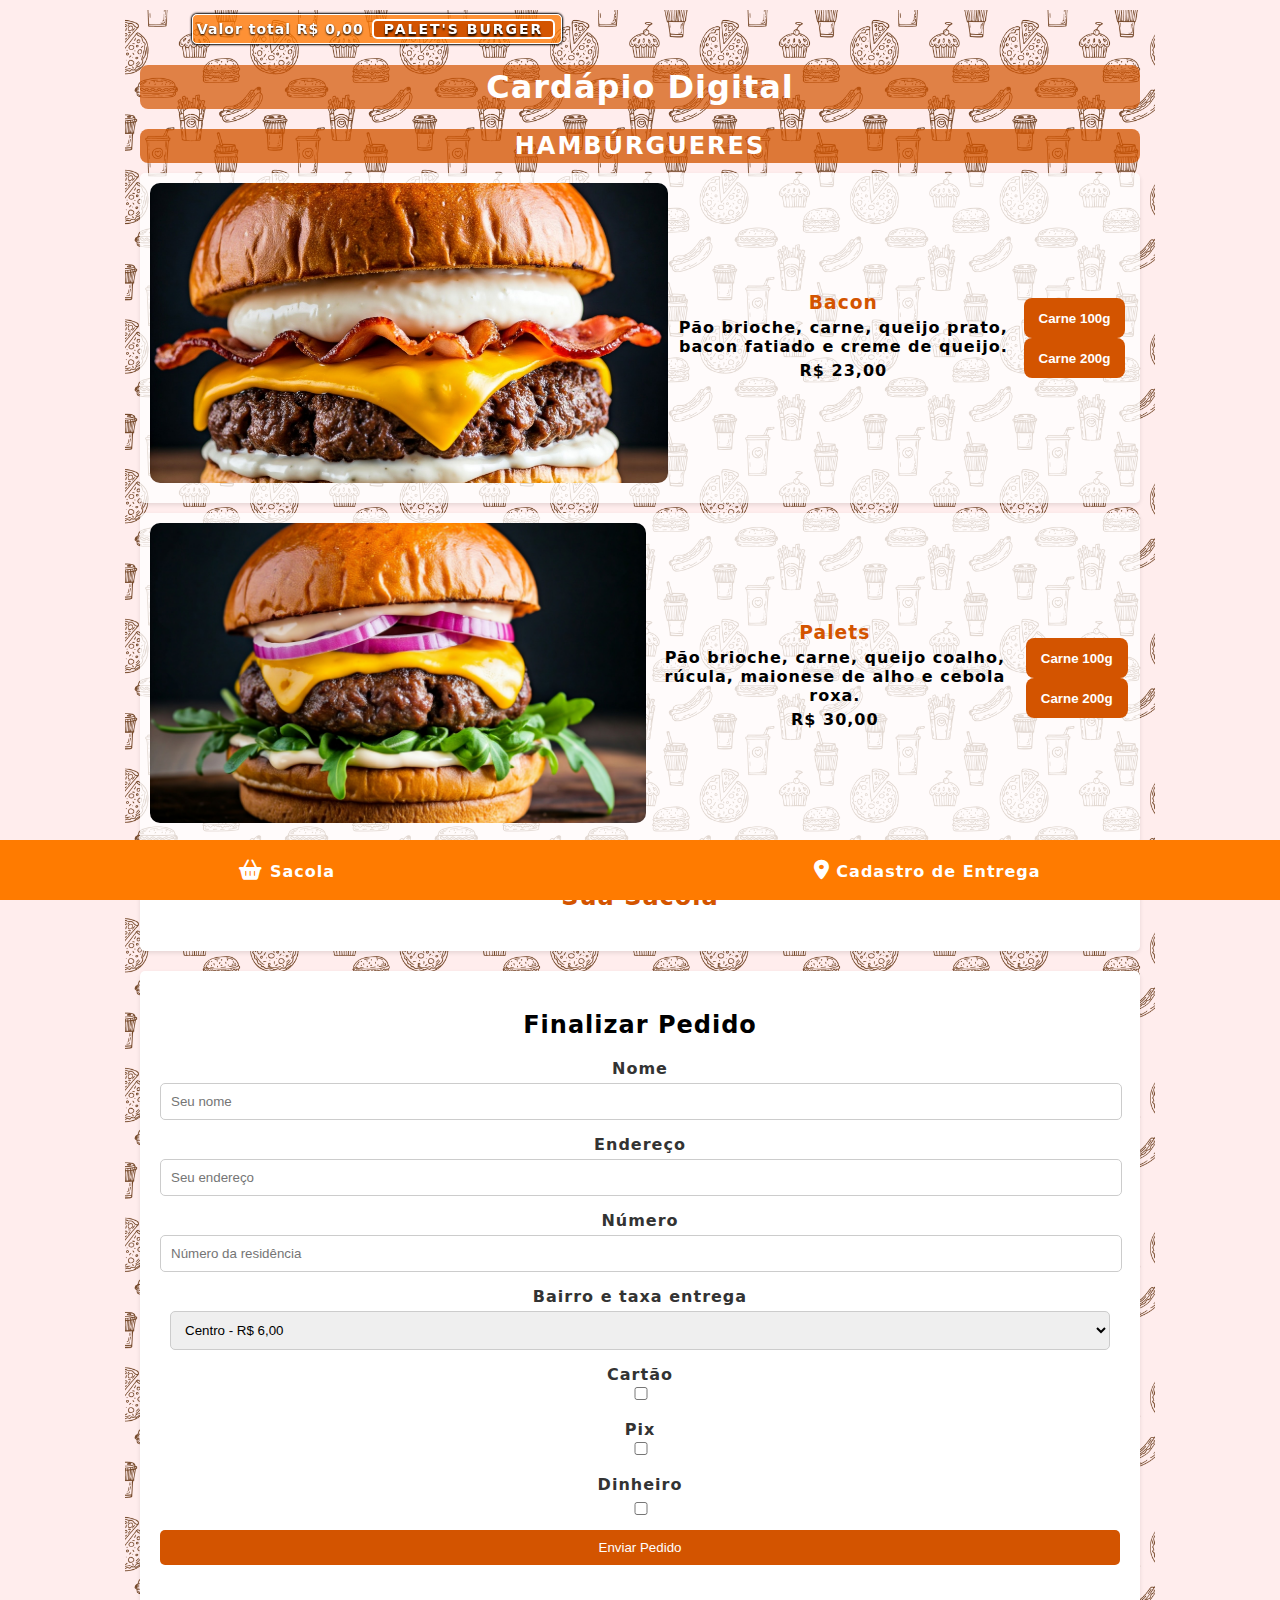
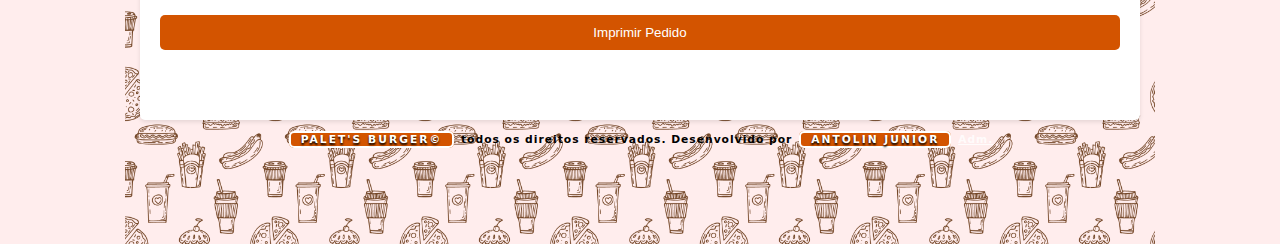
==== commit 7797a5b1: "Add files via upload" ====
--- a/index.html
+++ b/index.html
@@ -1,236 +1,254 @@
 <!DOCTYPE html>
 <html lang="pt-br">
+
 <head>
     <meta charset="UTF-8">
     <meta name="viewport" content="width=device-width, initial-scale=1.0">
-    <title>Cardápio - Hambúrgueria</title>
-    <style>
-        body {
-            font-family: Arial, sans-serif;
-            background-color: #f4f4f4;
-            margin: 0;
-            padding: 0;
-        }
-        header {
-            background-color: #333;
-            color: white;
-            text-align: center;
-            padding: 20px;
-        }
-        .container {
-            width: 80%;
-            margin: auto;
-            padding: 20px;
-        }
-        h2 {
-            color: #333;
-        }
-        .cardapio, .sacola {
-            display: flex;
-            flex-wrap: wrap;
-            gap: 10px;
-        }
-        .cardapio-item, .sacola-item {
-            background-color: white;
-            padding: 10px;
-            border: 1px solid #ddd;
-            border-radius: 5px;
-            width: 45%;
-            text-align: center;
-        }
-        .cardapio-item button, .sacola-item button {
-            background-color: #28a745;
-            color: white;
-            border: none;
-            padding: 5px 10px;
-            cursor: pointer;
-            border-radius: 3px;
-        }
-        .cardapio-item button:hover, .sacola-item button:hover {
-            background-color: #218838;
-        }
-        .sacola {
-            margin-top: 30px;
-        }
-        .total {
-            font-weight: bold;
-        }
-        .form-container {
-            background-color: white;
-            padding: 20px;
-            margin-top: 20px;
-            border-radius: 5px;
-            box-shadow: 0 2px 5px rgba(0, 0, 0, 0.1);
-        }
-        .form-container input {
-            width: 100%;
-            padding: 10px;
-            margin: 10px 0;
-            border-radius: 5px;
-            border: 1px solid #ccc;
-        }
-        .form-container button {
-            background-color: #007bff;
-            color: white;
-            border: none;
-            padding: 10px 20px;
-            cursor: pointer;
-            border-radius: 5px;
-        }
-        .form-container button:hover {
-            background-color: #0056b3;
-        }
-    </style>
+    <link rel="stylesheet" href="style.css">
+    <link rel="stylesheet" href="https://cdnjs.cloudflare.com/ajax/libs/font-awesome/6.5.1/css/all.min.css">
+    <title>Cardápio Digital</title>
 </head>
+
 <body>
-
-<header>
-    <h1>Bem-vindo à nossa Hambúrgueria</h1>
-</header>
-
-<div class="container">
-    <h2>Cardápio</h2>
-    <div class="cardapio">
-        <div class="cardapio-item">
-            <h3>Burguer Clássico</h3>
-            <p>R$ 25,00</p>
-            <button onclick="addToBag('Burguer Clássico', 25)">Adicionar ao Carrinho</button>
+    <header>
+        <p id="price-fixed">Valor total R$ <span id="total-price">0,00</span> <mark>Palet's Burger</mark></p>
+    </header>
+    <div class="container">
+        <h1>Cardápio Digital</h1>
+
+        <div id="menu" class="menu"></div>
+
+        <div class="bag">
+            <h2 id="sacola">Sua Sacola</h2>
+            <ul id="bag-items"></ul>
         </div>
-        <div class="cardapio-item">
-            <h3>Burguer Bacon</h3>
-            <p>R$ 30,00</p>
-            <button onclick="addToBag('Burguer Bacon', 30)">Adicionar ao Carrinho</button>
-        </div>
-        <div class="cardapio-item">
-            <h3>Burguer Vegano</h3>
-            <p>R$ 28,00</p>
-            <button onclick="addToBag('Burguer Vegano', 28)">Adicionar ao Carrinho</button>
-        </div>
-        <div class="cardapio-item">
-            <h3>Batata Frita</h3>
-            <p>R$ 12,00</p>
-            <button onclick="addToBag('Batata Frita', 12)">Adicionar ao Carrinho</button>
-        </div>
+
+        <form id="order-form" onsubmit="return validateForm()">
+            <h2>Finalizar Pedido</h2>
+            <label for="customer-name">Nome</label>
+            <input type="text" id="customer-name" placeholder="Seu nome" required>
+
+            <label for="customer-address">Endereço</label>
+            <input type="text" id="customer-address" placeholder="Seu endereço" required>
+
+            <label for="customer-number">Número</label>
+            <input type="text" id="customer-number" placeholder="Número da residência" required>
+
+            <label for="customer-bairro">Bairro e taxa entrega</label>
+            <select id="customer-bairro" required onchange="updateBairroPrice()">
+                <!-- Opções de bairros e taxas de entrega -->
+                <!-- Exemplo de opções -->
+                <option value="Centro-6,00">Centro - R$ 6,00</option>
+                <option value="Vila Louro-6,00">Vila Louro - R$ 6,00</option>
+                <option value="Florida 1-8,00">Florida 1 - R$ 8,00</option>
+                <!-- Adicione todas as outras opções aqui -->
+            </select>
+
+            <div>
+                <label> Cartão
+                    <input type="checkbox" name="payment-option" value="Cartão Crédito/Débito">
+                </label>
+                <label>Pix
+                    <input type="checkbox" name="payment-option" value="Pix">
+                </label>
+            </div>
+
+            <label for="troco">Dinheiro</label>
+            <input type="checkbox" id="troco" name="payment-option" onchange="toggleTrocoInput()">
+            <input type="number" id="troco-valor" placeholder="Valor para troco" style="display:none;">
+
+            <button type="submit">Enviar Pedido</button>
+            <button type="button" onclick="printOrder()">Imprimir Pedido</button>
+        </form>
+
+        <h6><mark>Palet's Burger&copy;</mark> todos os direitos reservados. Desenvolvido por <mark>Antolin Junior</mark>
+        <a style="color: rgba(255, 255, 255, 0.815);" href="admin.html">Adm.</a></h6>
+        <img src="" alt="">
     </div>
-
-    <div class="sacola">
-        <h2>Sacola de Compras</h2>
-        <ul id="bag-items"></ul>
-        <p class="total">Total: R$ <span id="total-price">0,00</span></p>
-    </div>
-
-    <div class="form-container">
-        <h2>Formulário de Pedido</h2>
-        <input type="text" id="customer-name" placeholder="Nome" required>
-        <input type="text" id="customer-address" placeholder="Endereço" required>
-        <input type="text" id="customer-number" placeholder="Número" required>
-        <input type="text" id="customer-bairro" placeholder="Bairro" required>
-        <button onclick="sendOrder()">Enviar Pedido</button>
-    </div>
-</div>
-
-<script>
-    let totalPrice = 0;
-    const bag = JSON.parse(localStorage.getItem('bag')) || [];
-
-    // Função para conectar à impressora via Bluetooth
-    async function connectToPrinter() {
-        try {
-            const device = await navigator.bluetooth.requestDevice({
-                filters: [{ services: ['printer'] }] // Filtro para dispositivos com serviço de impressão
+    <footer>
+        <a style="text-decoration: none; color: white;" href="#sacola"><i style="font-size: 20px;" class="fas fa-shopping-basket"></i> Sacola</a>
+        <a style="text-decoration: none; color: white;" href="#order-form"><i style="font-size: 20px;" class="fas fa-map-marker-alt"></i> Cadastro de Entrega
+        </a>
+    </footer>
+
+    <script>
+        const menuData = {
+            "Hambúrgueres": [
+                {
+                    name: "Bacon",
+                    description: "Pão brioche, carne, queijo prato, bacon fatiado e creme de queijo.",
+                    discount: 0,
+                    price: 23.00,
+                    image: "assets/imagens/bacon-hamburguer-imagem.jpeg",
+                    extras: [
+                        { name: "Carne Extra", price: 5.00 }
+                    ]
+                },
+                {
+                    name: "Palets",
+                    description: "Pão brioche, carne, queijo coalho, rúcula, maionese de alho e cebola roxa.",
+                    discount: 0,
+                    price: 30,
+                    image: "assets/imagens/palets-hamburguer-imagem.jpeg",
+                    extras: [
+                        { name: "Carne Extra", price: 5.00 }
+                    ]
+                }
+            ],
+            "Combos": [
+                {
+                    name: "Combo 1",
+                    description: "Cheeseburger, batata e refrigerante",
+                    discount: 0,
+                    price: 20,
+                    image: "assets/imagens/combos-hamburguer-imagem.jpeg"
+                }
+            ]
+        };
+
+        const menuDiv = document.getElementById('menu');
+        const bag = JSON.parse(localStorage.getItem('bag')) || [];
+        let totalPrice = 0;
+
+        // Exibir menu de produtos
+        for (const [section, products] of Object.entries(menuData)) {
+            const sectionDiv = document.createElement('div');
+            sectionDiv.classList.add('section');
+            sectionDiv.innerHTML = `<h2>${section}</h2>`;
+
+            products.forEach(product => {
+                const productDiv = document.createElement('div');
+                productDiv.classList.add('product');
+
+                const finalPrice = product.price - product.discount;
+
+                productDiv.innerHTML = `
+                    <img src="${product.image}" alt="${product.name}">
+                    <div class="product-details">
+                        <h3>${product.name}</h3>
+                        <p>${product.description}</p>
+                        <p>R$ ${finalPrice.toFixed(2).replace('.', ',')}</p>
+                    </div>
+                    <div class="product-actions">
+                        <button onclick="addToBag('${product.name}', ${finalPrice})">Carne 100g</button>
+                        <button onclick="addExtra('${product.name}', ${finalPrice}, ${product.extras[0].price})">Carne 200g</button>
+                    </div>
+                `;
+
+                sectionDiv.appendChild(productDiv);
             });
 
-            const server = await device.gatt.connect();
-            console.log('Conectado à impressora:', device.name);
-
-            const service = await server.getPrimaryService('printer');
-            const characteristic = await service.getCharacteristic('write'); // Pode precisar ajustar o 'write' para o tipo correto
-
-            let orderDetails = `
-                Nome: ${document.getElementById('customer-name').value}
-                Endereço: ${document.getElementById('customer-address').value}
-                Itens: ${bag.map(item => `${item.name} - R$ ${item.price.toFixed(2).replace('.', ',')}`).join(', ')}
-                Total: R$ ${totalPrice.toFixed(2).replace('.', ',')}
+            menuDiv.appendChild(sectionDiv);
+        }
+
+        // Função para adicionar item à sacola
+        function addToBag(name, price) {
+            bag.push({ name, price, date: new Date().toLocaleString() });
+            localStorage.setItem('bag', JSON.stringify(bag));
+            updateBag();
+        }
+
+        // Função para adicionar extra (carne extra)
+        function addExtra(name, basePrice, extraPrice) {
+            const totalWithExtra = basePrice + extraPrice;
+            bag.push({ name: `${name} + Carne Extra`, price: totalWithExtra, date: new Date().toLocaleString() });
+            localStorage.setItem('bag', JSON.stringify(bag));
+            updateBag();
+        }
+
+        // Função para remover item da sacola
+        function removeFromBag(index) {
+            bag.splice(index, 1); // Remove da sacola
+            localStorage.setItem('bag', JSON.stringify(bag));
+            updateBag();
+        }
+
+        // Atualizar a sacola
+        function updateBag() {
+            const bagItems = document.getElementById('bag-items');
+            const totalPriceElem = document.getElementById('total-price');
+            bagItems.innerHTML = '';
+            totalPrice = 0;
+
+            bag.forEach((item, index) => {
+                totalPrice += item.price;
+
+                const li = document.createElement('li');
+                li.innerHTML = `
+                    ${item.name} - R$ ${item.price.toFixed(2).replace('.', ',')}
+                    <button class="button-remover" onclick="removeFromBag(${index})">Remover</button>
+                `;
+                bagItems.appendChild(li);
+            });
+
+            totalPriceElem.textContent = totalPrice.toFixed(2).replace('.', ',');
+        }
+
+        // Função para enviar o pedido via WhatsApp
+        function sendOrder() {
+            const customerName = document.getElementById('customer-name').value;
+            const customerAddress = document.getElementById('customer-address').value;
+            const customerNumber = document.getElementById('customer-number').value;
+            const customerBairro = document.getElementById('customer-bairro').value;
+            const trocoValue = document.getElementById('troco-valor').value;
+
+            const orderDetails = `
+                *Nome do cliente:* ${customerName}
+                *Endereço:* ${customerAddress}, ${customerNumber}
+                *Bairro:* ${customerBairro}
+                *Itens adicionados:* ${bag.map(item => `${item.name} - *R$* ${item.price.toFixed(2).replace('.', ',')}`).join(', ')}
+                *Total: R$* ${totalPrice.toFixed(2).replace('.', ',')}  *+* *Bairro:* ${customerBairro}
+
+                ${document.getElementById('troco').checked ? `*Troco para:* R$ ${trocoValue.replace('.', ',')}` : ''}
             `;
 
-            const encoder = new TextEncoder();
-            const data = encoder.encode(orderDetails);
-            await characteristic.writeValue(data);
-            console.log('Pedido enviado para impressão');
-            
-            const cutCommand = new TextEncoder().encode('\x1D\x56\x00'); // Exemplo de comando de corte de papel
-            await characteristic.writeValue(cutCommand);
-
-        } catch (error) {
-            console.error('Erro ao conectar com a impressora Bluetooth:', error);
-        }
-    }
-
-    // Função para imprimir o pedido
-    function printOrder() {
-        connectToPrinter();
-    }
-
-    // Função para enviar o pedido via WhatsApp
-    function sendOrder() {
-        const customerName = document.getElementById('customer-name').value;
-        const customerAddress = document.getElementById('customer-address').value;
-        const customerNumber = document.getElementById('customer-number').value;
-        const customerBairro = document.getElementById('customer-bairro').value;
-
-        const orderDetails = `
-            Nome: ${customerName}
-            Endereço: ${customerAddress}, ${customerNumber}
-            Bairro: ${customerBairro}
-            Itens: ${bag.map(item => `${item.name} - R$ ${item.price.toFixed(2).replace('.', ',')}`).join(', ')}
-            Total: R$ ${totalPrice.toFixed(2).replace('.', ',')}
-        `;
-
-        printOrder(); // Envia para a impressora automaticamente
-
-        const whatsappLink = `https://wa.me/5511968559541?text=${encodeURIComponent(orderDetails)}`;
-        window.open(whatsappLink, '_blank');
-    }
-
-    // Função para adicionar item à sacola
-    function addToBag(name, price) {
-        const item = { name, price };
-        bag.push(item);
-        localStorage.setItem('bag', JSON.stringify(bag));
+            const whatsappLink = `https://wa.me/5511968559541?text=${encodeURIComponent(orderDetails)}`;
+            window.open(whatsappLink, '_blank');
+        }
+
+        // Função para imprimir o pedido na impressora
+        async function printOrder() {
+            try {
+                // Tentar encontrar dispositivos com o serviço SPP (Serial Port Profile), muito utilizado para impressoras
+                const device = await navigator.bluetooth.requestDevice({
+                    filters: [{ services: ['00001101-0000-1000-8000-00805f9b34fb'] }] // UUID para SPP
+                });
+
+                const server = await device.gatt.connect();
+                console.log('Conectado à impressora:', device.name);
+
+                // Usando o UUID para o serviço SPP
+                const service = await server.getPrimaryService('00001101-0000-1000-8000-00805f9b34fb');
+                const characteristic = await service.getCharacteristic('write'); // Certifique-se de que a impressora tem essa característica
+
+                // Comando de impressão
+                let orderDetails = `
+                    \x1B\x21\x01 Nome: ${document.getElementById('customer-name').value} 
+                    \x1B\x21\x00 Endereço: ${document.getElementById('customer-address').value}
+                    Número: ${document.getElementById('customer-number').value}
+                    Bairro: ${document.getElementById('customer-bairro').value}
+                    Itens: ${bag.map(item => `${item.name} - R$ ${item.price.toFixed(2).replace('.', ',')}`).join(', ')}
+                    Total: R$ ${totalPrice.toFixed(2).replace('.', ',')}
+                    \x1D\x56\x00
+                `;
+
+                const encoder = new TextEncoder();
+                const data = encoder.encode(orderDetails);
+                await characteristic.writeValue(data);
+                console.log('Pedido enviado para impressão');
+                
+                // Comando de corte
+                const cutCommand = new TextEncoder().encode('\x1D\x56\x00'); // Comando de corte
+                await characteristic.writeValue(cutCommand);
+
+            } catch (error) {
+                console.error('Erro ao conectar com a impressora Bluetooth:', error);
+            }
+        }
+
+        // Inicializar a sacola
         updateBag();
-    }
-
-    // Função para atualizar a sacola
-    function updateBag() {
-        const bagItems = document.getElementById('bag-items');
-        const totalPriceElem = document.getElementById('total-price');
-        bagItems.innerHTML = '';
-        totalPrice = 0;
-
-        bag.forEach((item, index) => {
-            totalPrice += item.price;
-
-            const li = document.createElement('li');
-            li.classList.add('sacola-item');
-            li.innerHTML = `
-                ${item.name} - R$ ${item.price.toFixed(2).replace('.', ',')}
-                <button onclick="removeFromBag(${index})">Remover</button>
-            `;
-            bagItems.appendChild(li);
-        });
-
-        totalPriceElem.textContent = totalPrice.toFixed(2).replace('.', ',');
-    }
-
-    // Função para remover item da sacola
-    function removeFromBag(index) {
-        bag.splice(index, 1); // Remove da sacola
-        localStorage.setItem('bag', JSON.stringify(bag));
-        updateBag();
-    }
-
-    updateBag(); // Atualizar a sacola ao carregar a página
-</script>
-
+    </script>
 </body>
+
 </html>
--- a/style.css
+++ b/style.css
@@ -0,0 +1,261 @@
+html {
+    scroll-behavior: smooth;
+}
+
+body {
+    font-family: system-ui, -apple-system, BlinkMacSystemFont, 'Segoe UI', Roboto, Oxygen, Ubuntu, Cantarell, 'Open Sans', 'Helvetica Neue', sans-serif;
+    margin: 0;
+    font-weight: 700;
+    letter-spacing: 1px;
+    padding: 0;
+    background-color: #ffeded;
+    text-align: center; /* Centraliza o texto da página */
+}
+header {
+padding-top: 10px;
+    
+}
+header img {
+    width: 90px;
+    position: fixed;
+    left: 0px;
+    top: 3px;
+}
+#price-fixed {
+    border: solid 1px ;
+    box-shadow: 0px 0px 2px 1px black;
+    font-size: 14px;
+    position: fixed;
+    left: 15%;
+    top: 0px;
+    padding: 4px;
+    font-weight: bold;
+    letter-spacing: 1px;
+    background-color: #fe7700c6;
+    border-radius: 5px;
+    color: white;
+    text-shadow: 0px 1px 2px black;
+}
+
+.container {
+    background-image: url(assets/imagens/fundo-fast-food.png);
+    background-position: top;
+    background-repeat: repeat;
+    background-size: 300px;
+    margin: auto;
+    max-width: 1000px;
+    padding: 15px;
+
+}
+h1 {
+    color: #ffffff;
+    margin-bottom: 20px;
+    background-color: #d35400b4;
+    border-radius: 8px;
+    padding: 3px;
+    margin-top: 40px;
+}
+.section h2 {
+    text-transform: uppercase;
+    letter-spacing: 2px;
+    color: #ffffff;
+    margin-bottom: 10px;
+    background-color: #d35400c4;
+    border-radius: 8px;
+    padding: 3px;
+}
+.product {
+    display: flex;
+    justify-content: center;
+    align-items: center;
+    background: #ffffffc9;
+    margin-bottom: 10px;
+    padding: 10px;
+    border-radius: 5px;
+    box-shadow: 0 2px 4px rgba(0, 0, 0, 0.1);
+}
+.product img {
+    margin-bottom: 10px;
+    border-radius: 10px;
+    width: 100%;
+    height: 300px;
+    object-fit: cover;
+    margin-right: 20px;
+    display: block;
+    margin-left: auto;
+    margin-right: auto; /* Centraliza as imagens */
+}
+.product-details h3 {
+    margin: 0;
+    color: #d35400;
+}
+.product-details p {
+    margin: 5px 0;
+}
+.product-actions button {
+    background-color: #d35400;
+    color: #fff;
+    border: none;
+    padding: 8px 15px;
+    border-radius: 5px;
+    cursor: pointer;
+    height: 40px;
+    border-radius: 8px;
+    font-weight: 900;
+}
+.product-actions button:hover {
+    background-color: #febe00;
+}
+.bag {
+    background: #fff;
+    padding: 20px;
+    border-radius: 5px;
+    box-shadow: 0 2px 4px rgba(0, 0, 0, 0.1);
+    margin-top: 20px;
+}
+.bag h2 {
+    margin-top: 0;
+    color: #d35400;
+}
+.bag ul {
+    list-style-type: none;
+    padding: 0;
+    text-align: end;
+}
+.bag ul li {
+    margin-bottom: 10px;
+}
+.bag ul li button {
+    margin-left: 10px;
+}
+form {
+    background: #fff;
+    padding: 20px;
+    border-radius: 5px;
+    box-shadow: 0 2px 4px rgba(0, 0, 0, 0.1);
+    margin-top: 20px;
+}
+form label {
+    display: block;
+    margin-bottom: 5px;
+    color: #333;
+}
+form input, form select {
+    width: calc(100% - 20px);
+    padding: 10px;
+    margin-bottom: 15px;
+    border: 1px solid #ccc;
+    border-radius: 5px;
+}
+form button {
+    background-color: #d35400;
+    color: white;
+    border: none;
+    padding: 10px;
+    border-radius: 5px;
+    cursor: pointer;
+    width: 100%;
+    margin-bottom: 50px;
+}
+form button:hover {
+    background-color: #e67e22;
+}
+footer {
+    position: fixed;
+    background-color: rgb(255, 123, 0);
+    left: 0;
+    bottom: 0;
+    width: 100%;
+    height: 60px;
+    display: flex;
+    align-items: center;
+    justify-content: space-around;
+}
+.button-remover {
+    background-color: red;
+    color: white;
+    border: none;
+    height: 40px;
+    border-radius: 8px;
+    font-weight: 900;
+    
+}
+.container h6 {
+    margin: 0;
+    padding-bottom: 60px;
+    padding-top: 10px;
+    letter-spacing: 1px;
+}
+mark {
+    padding: 0px 10px;
+    border-radius: 5px;
+    color: white;
+    background-color: #d35400;
+    margin: 2px;
+    letter-spacing: 2px;
+    text-transform: uppercase;
+    line-height: 20px;
+    text-shadow: 0px 2px 2px black;
+    border: solid 2px;
+    
+}
+
+.animated-section {
+    position: relative;
+    background-color: transparent;
+    /* Ajuste conforme necessário */
+    display: flex;
+    justify-content: center;
+    align-items: center;
+    overflow: hidden;
+    z-index: 999;
+    margin: 0;
+}
+
+.animated-text {
+    margin: 0;
+    z-index: 999;
+    font-family: 'Arial', sans-serif;
+    font-size: 12px;
+    letter-spacing: 2px;
+    font-weight: bold;
+    color: #ffffff;
+    position: absolute;
+    white-space: nowrap;
+    border-radius: 10px;
+    text-transform: uppercase;
+    animation: slideInOut 4s ease-in-out infinite;
+}
+
+@keyframes slideInOut {
+    0% {
+        transform: translateX(-100%);
+        opacity: 0;
+    }
+
+    10% {
+        transform: translateX(0);
+
+        opacity: 1;
+    }
+
+    90% {
+        transform: translateX(0);
+
+        opacity: 1;
+    }
+
+    100% {
+        transform: translateX(100%);
+        opacity: 0;
+    }
+}
+
+@media (max-width: 600px) {
+    .product {
+        flex-direction: column;
+    }
+    .product-actions {
+        margin-top: 10px;
+    }
+}
